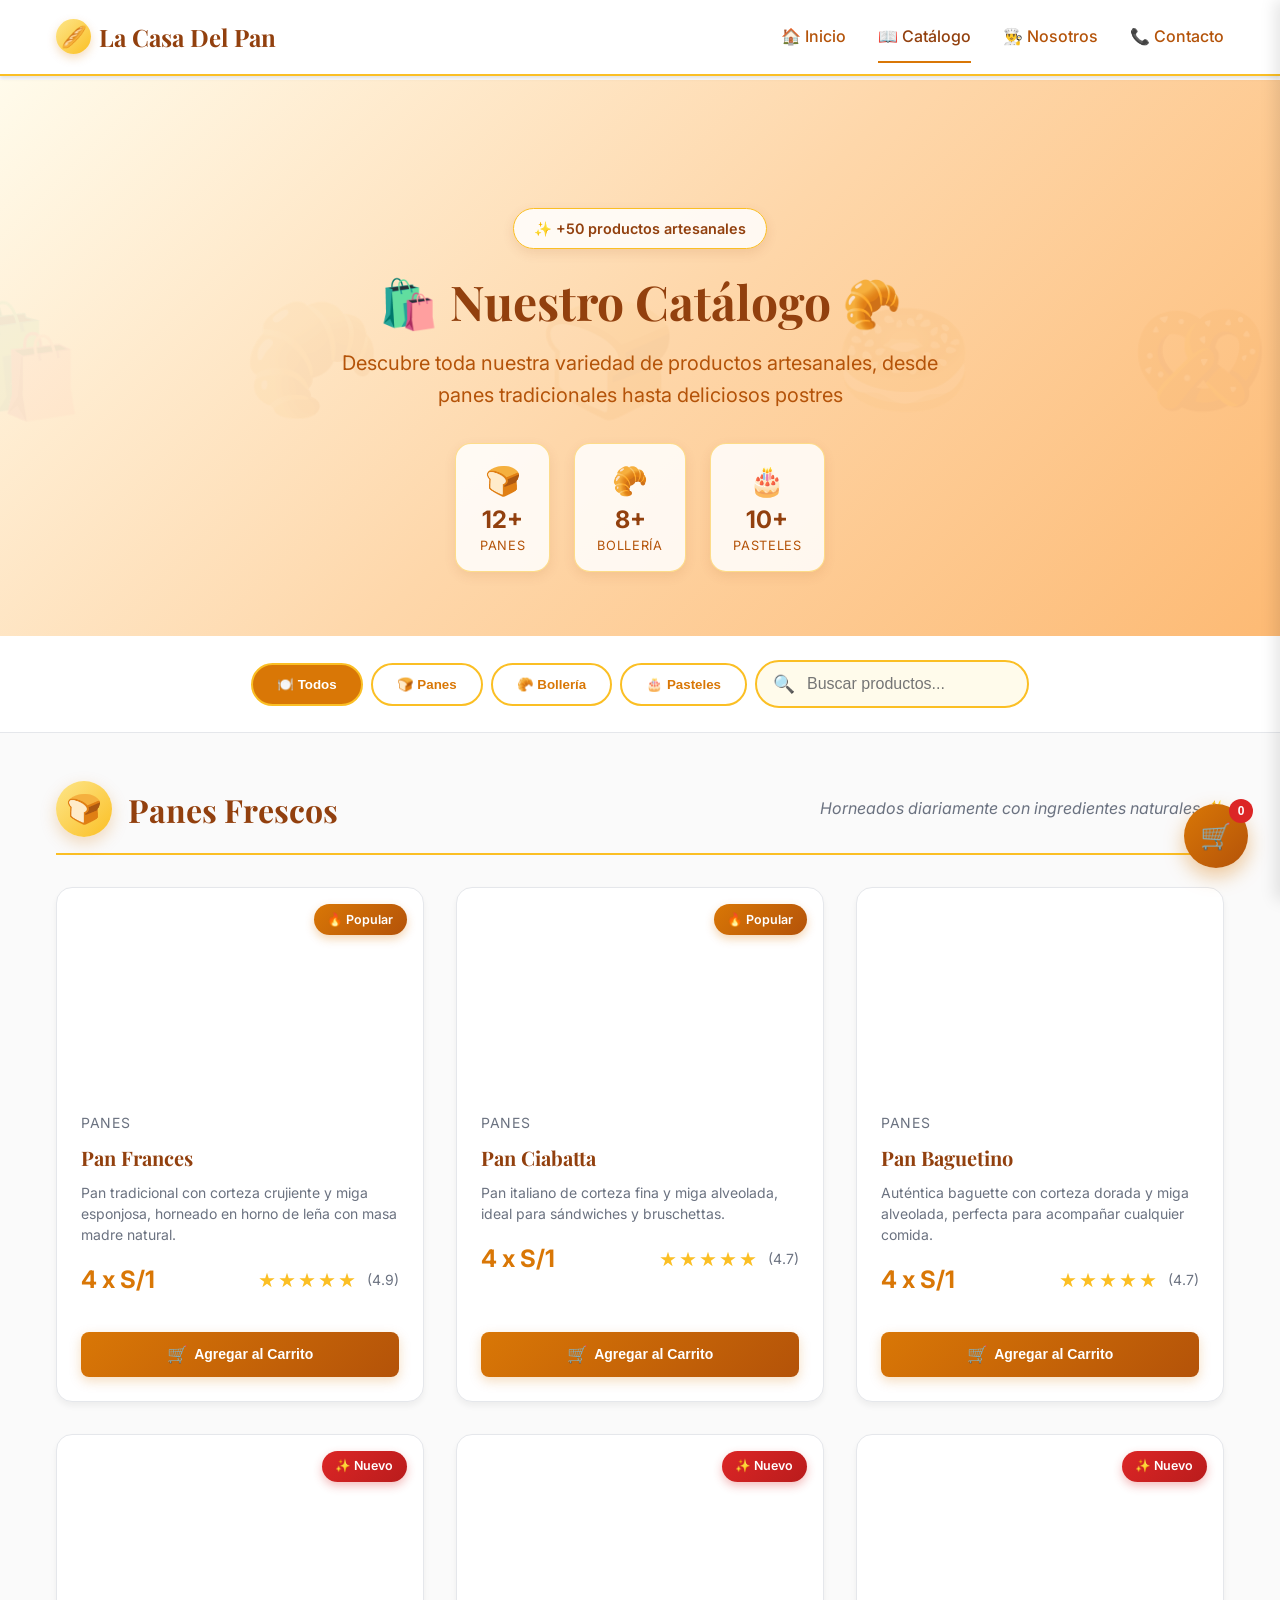
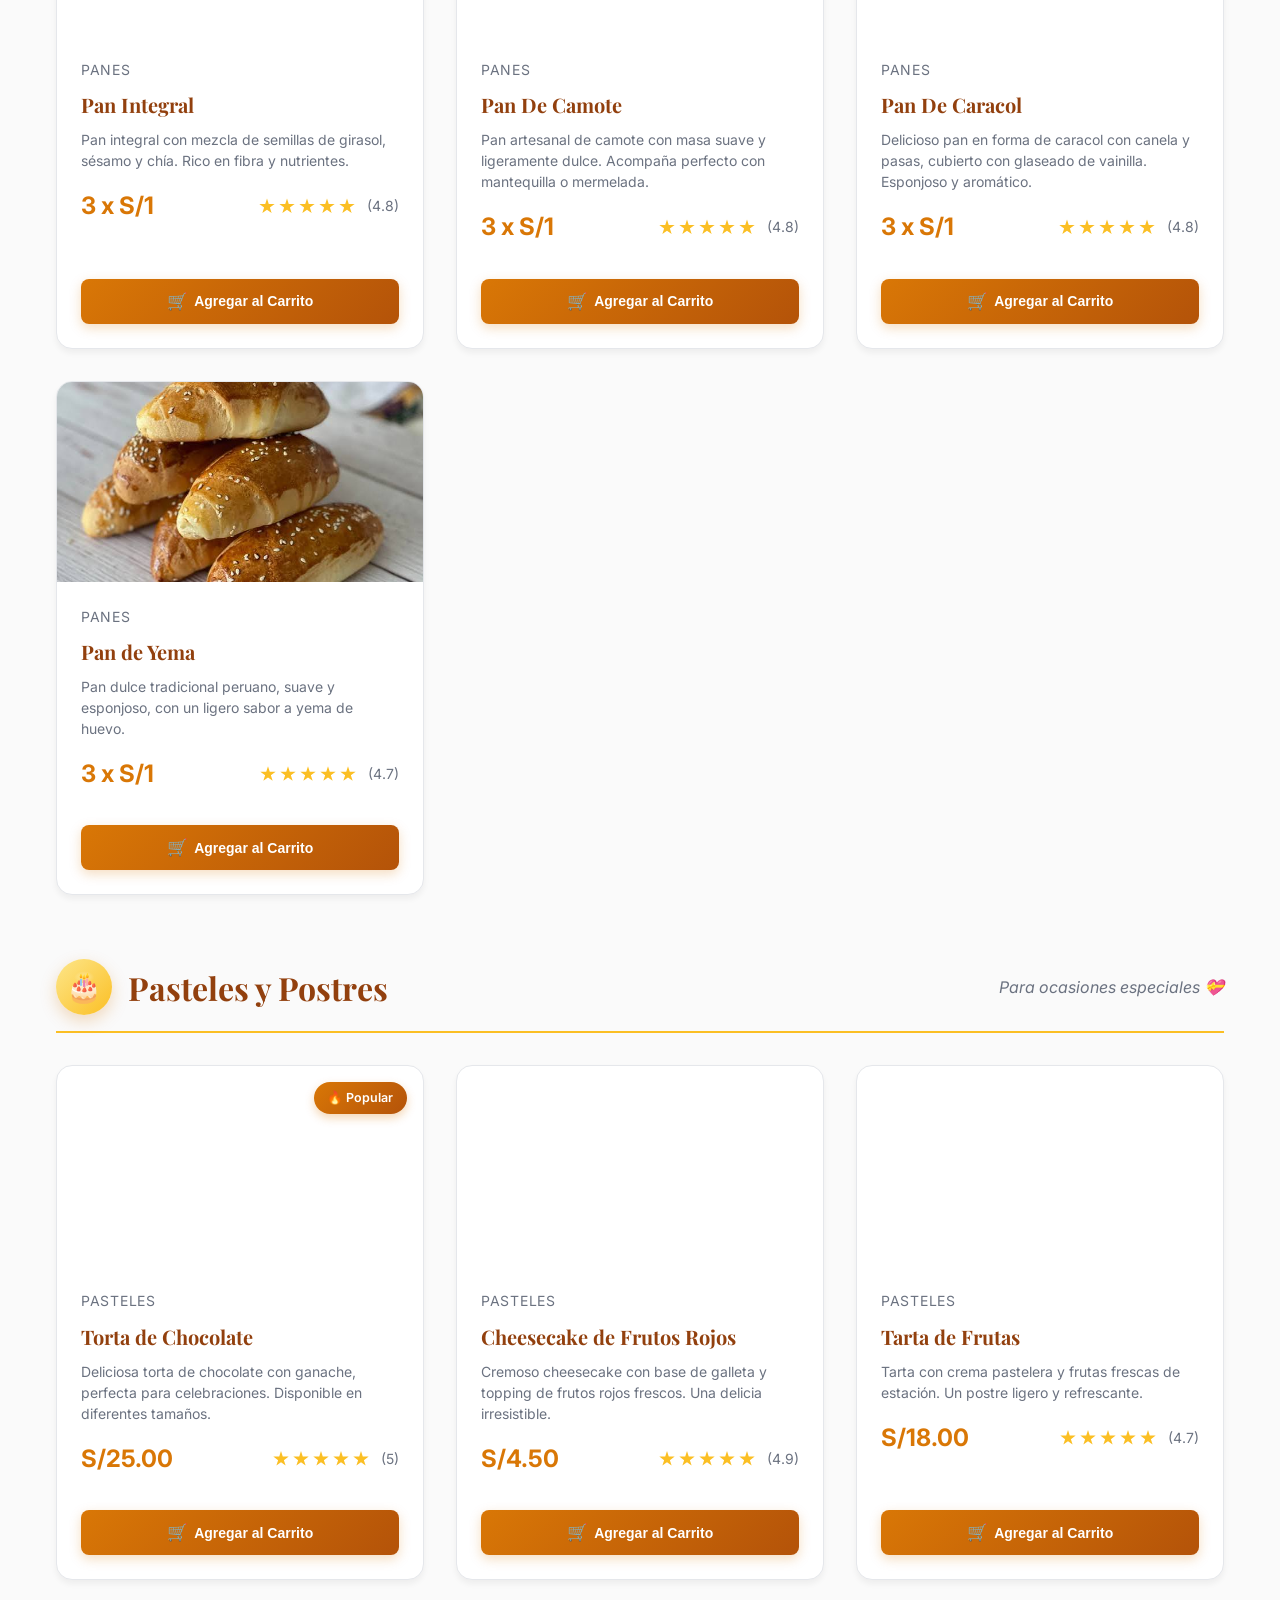
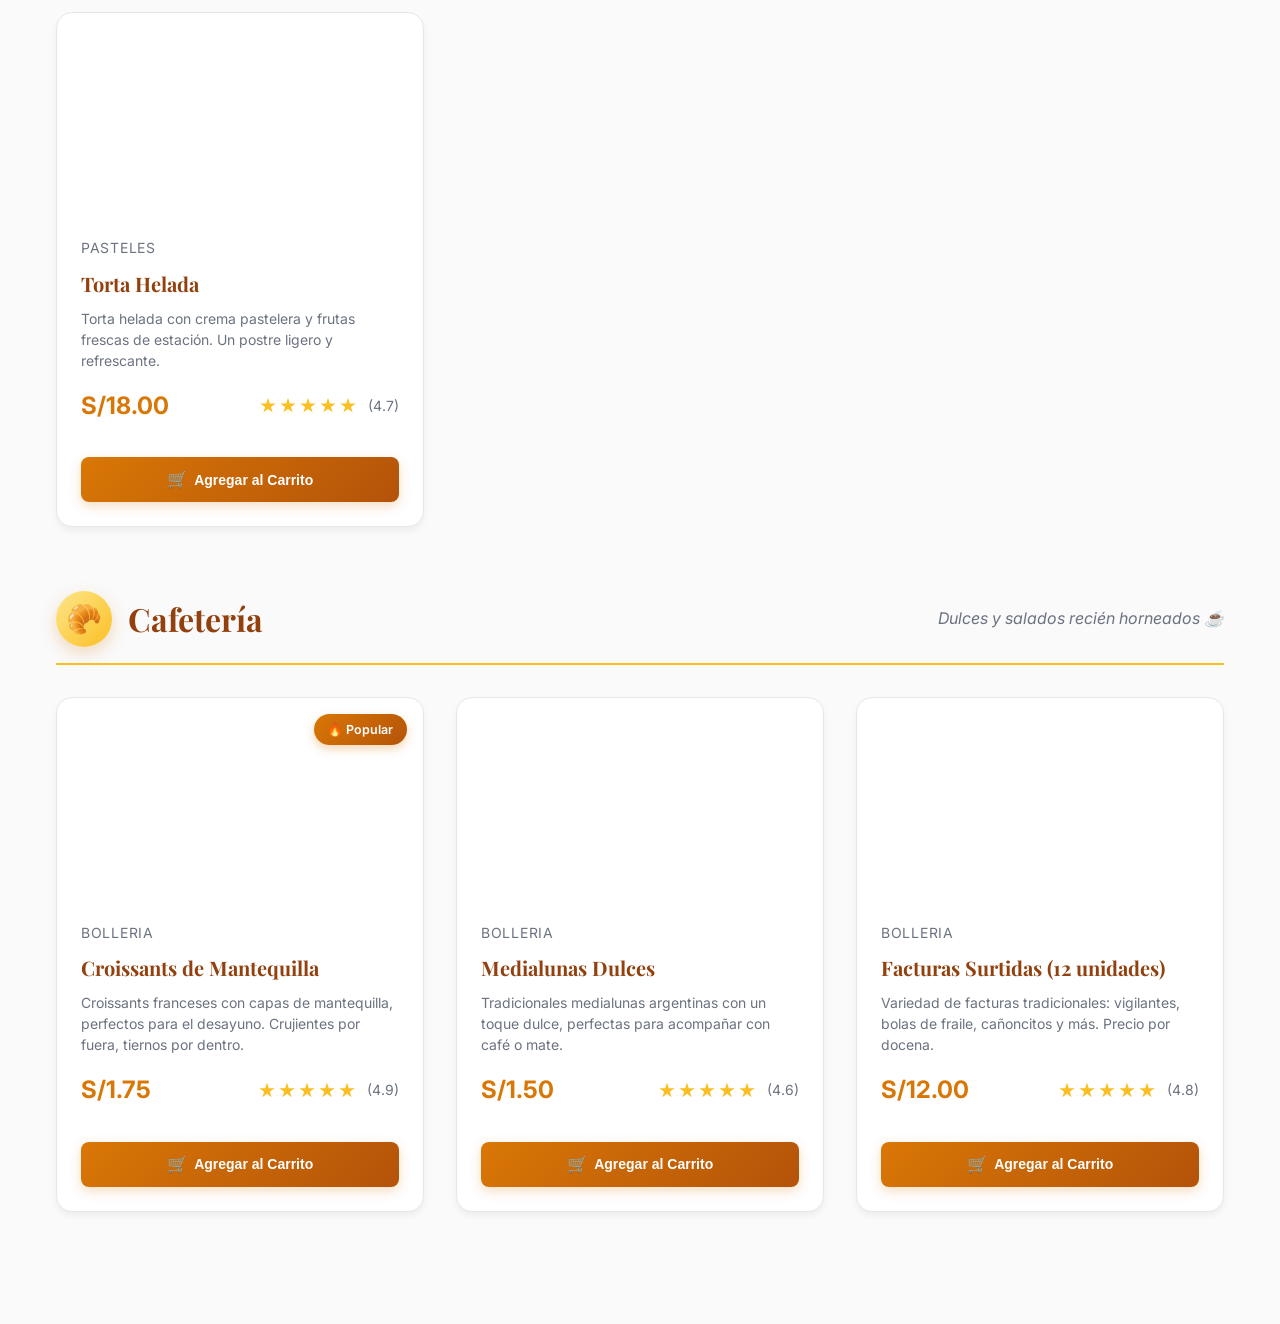
==== catalogo.html @ fd5b8260 "Corregir enlaces de catalogo, quitar PHP y agregar imagenes" ====
<!DOCTYPE html>
<html lang="es">
<head>
    <meta charset="UTF-8">
    <meta name="viewport" content="width=device-width, initial-scale=1.0">
    <title>Catálogo - La Casa Del Pan | Panadería Artesanal</title>
    <meta name="description" content="Descubre nuestro catálogo completo de panes artesanales, bollería y pasteles. Pan fresco horneado diariamente con ingredientes naturales.">
    <meta name="keywords" content="panadería, panes artesanales, bollos, pasteles, croissant, baguettes, pan integral, cafetería">
    <meta name="author" content="La Casa Del Pan">
    <meta name="robots" content="index, follow">
    
    <!-- Open Graph -->
    <meta property="og:title" content="Catálogo - La Casa Del Pan">
    <meta property="og:description" content="Descubre toda nuestra variedad de productos artesanales">
    <meta property="og:type" content="website">
    <meta property="og:url" content="https://lacasadelpan.com/catalogo.html">
    
    <!-- Favicon -->
    <link rel="icon" href="data:image/svg+xml,<svg xmlns='http://www.w3.org/2000/svg' viewBox='0 0 100 100'><text y='.9em' font-size='90'>🥖</text></svg>">
    
    <link rel="preconnect" href="https://fonts.googleapis.com">
    <link rel="preconnect" href="https://fonts.gstatic.com" crossorigin>
    <link href="https://fonts.googleapis.com/css2?family=Inter:wght@400;500;600;700&family=Playfair+Display:wght@600;700;800&display=swap" rel="stylesheet">
    
    <link rel="stylesheet" href="catalogo.css">
</head>
<body>
    <!-- Header -->
    <header>
        <div class="container">
            <div class="header-content">
                <a href="index.html" class="logo">
                    <span class="logo-icon">🥖</span>
                    <h1>La Casa Del Pan</h1>
                </a>
                <button class="menu-toggle" id="menuToggle" aria-label="Abrir menú">
                    <span class="menu-bar"></span>
                    <span class="menu-bar"></span>
                    <span class="menu-bar"></span>
                </button>
                <nav id="mainNav">
                    <a href="index.html">🏠 Inicio</a>
                    <a href="catalogo.html" class="active">📖 Catálogo</a>
                    <a href="index.html#nosotros">👨‍🍳 Nosotros</a>
                    <a href="index.html#contacto">📞 Contacto</a>
                </nav>
            </div>
        </div>
    </header>

    <!-- Hero Section -->
    <section class="hero">
        <div class="container">
            <span class="hero-badge">✨ +50 productos artesanales</span>
            <h2><span class="hero-emoji">🛍️</span> Nuestro Catálogo <span class="hero-emoji">🥐</span></h2>
            <p>Descubre toda nuestra variedad de productos artesanales, desde panes tradicionales hasta deliciosos postres</p>
            <div class="hero-stats">
                <div class="hero-stat">
                    <span class="stat-icon">🍞</span>
                    <span class="stat-num">12+</span>
                    <span class="stat-label">Panes</span>
                </div>
                <div class="hero-stat">
                    <span class="stat-icon">🥐</span>
                    <span class="stat-num">8+</span>
                    <span class="stat-label">Bollería</span>
                </div>
                <div class="hero-stat">
                    <span class="stat-icon">🎂</span>
                    <span class="stat-num">10+</span>
                    <span class="stat-label">Pasteles</span>
                </div>
            </div>
        </div>
    </section>

    <!-- Filters -->
    <section class="filters">
        <div class="container">
            <button class="filters-toggle" id="filtersToggle">☰ Filtrar Productos</button>
            <div class="filters-content" id="filtersContent">
                <button class="filter-btn active" data-category="todos">🍽️ Todos</button>
                <button class="filter-btn" data-category="panes">🍞 Panes</button>
                <button class="filter-btn" data-category="bolleria">🥐 Bollería</button>
                <button class="filter-btn" data-category="pasteles">🎂 Pasteles</button>

                <div class="search-box">
                    <span class="search-emoji">🔍</span>
                    <input type="text" id="searchInput" placeholder="Buscar productos...">
                </div>
            </div>
        </div>
    </section>

    <!-- Products Section -->
    <section class="products-section" id="productsSection">
        <div class="container" id="productsContainer">
            <div class="loading" id="loadingProducts">
                <p>🔄 Cargando productos deliciosos...</p>
            </div>
        </div>
    </section>

    <!-- Cart Button -->
    <button class="cart-button" id="cartButton">
        🛒
        <span class="cart-count" id="cartCount">0</span>
    </button>

    <!-- Cart Sidebar -->
    <div class="cart-overlay" id="cartOverlay"></div>
    <div class="cart-sidebar" id="cartSidebar">
        <div class="cart-header">
            <h3 class="cart-title">🛍️ Mi Carrito</h3>
            <button class="close-cart" id="closeCart">✕</button>
        </div>
        <div class="cart-content">
            <div id="cartItems"></div>
            <div class="cart-total">
                <div class="total-line">
                    <span>💰 Subtotal:</span>
                    <span id="subtotal">S/0.00</span>
                </div>
                <div class="total-line">
                    <span>🚚 Envío:</span>
                    <span>S/0.00</span>
                </div>
                <div class="total-line total-final">
                    <span>💵 Total:</span>
                    <span id="total">S/0.00</span>
                </div>
                <button id="checkoutBtn" class="btn btn-whatsapp" style="width:100%; margin-top:1rem;">
                    <svg class="whatsapp-icon" xmlns="http://www.w3.org/2000/svg" viewBox="0 0 24 24" fill="currentColor" aria-hidden="true">
                        <path d="M17.472 14.382c-.297-.149-1.758-.867-2.03-.967-.273-.099-.471-.148-.67.15-.197.297-.767.966-.94 1.164-.173.199-.347.223-.644.075-.297-.15-1.255-.463-2.39-1.475-.883-.788-1.48-1.761-1.653-2.059-.173-.297-.018-.458.13-.606.134-.133.298-.347.446-.52.149-.174.198-.298.298-.497.099-.198.05-.371-.025-.52-.075-.149-.669-1.612-.916-2.207-.242-.579-.487-.5-.669-.51l-.57-.01c-.198 0-.52.074-.792.372-.272.297-1.04 1.016-1.04 2.479 0 1.462 1.065 2.875 1.213 3.074.149.198 2.096 3.2 5.077 4.487.709.306 1.262.489 1.694.625.712.227 1.36.195 1.871.118.571-.085 1.758-.719 2.006-1.413.248-.694.248-1.289.173-1.413-.074-.124-.272-.198-.57-.347m-5.421 7.403h-.004a9.87 9.87 0 0 1-5.031-1.378l-.361-.214-3.741.982.998-3.648-.235-.374a9.86 9.86 0 0 1-1.51-5.26c.001-5.45 4.436-9.884 9.888-9.884 2.64 0 5.122 1.03 6.988 2.898a9.825 9.825 0 0 1 2.893 6.994c-.003 5.45-4.437 9.884-9.885 9.884m8.413-18.297A11.815 11.815 0 0 0 12.05 0C5.495 0 .16 5.335.157 11.892c0 2.096.547 4.142 1.588 5.945L.057 24l6.305-1.654a11.882 11.882 0 0 0 5.683 1.448h.005c6.554 0 11.89-5.335 11.893-11.893a11.821 11.821 0 0 0-3.48-8.413Z"/>
                    </svg>
                    <span class="btn-text">Continuar por WhatsApp</span>
                    <span class="btn-subtitle">WhatsApp</span>
                </button>
            </div>
        </div>
    </div>

    <!-- Product Modal -->
    <div class="product-modal" id="productModal">
        <div class="modal-overlay" id="modalOverlay"></div>
        <div class="modal-container">
            <button class="modal-close" id="modalClose">✕</button>
            <div class="modal-content">
                <div class="modal-image">
                    <img id="modalProductImage" src="" alt="">
                    <span class="modal-badge" id="modalBadge"></span>
                </div>
                <div class="modal-details">
                    <div class="modal-category" id="modalCategory"></div>
                    <h2 class="modal-title" id="modalTitle"></h2>
                    <div class="modal-rating" id="modalRating"></div>
                    <p class="modal-description" id="modalDescription"></p>
                    <div class="modal-price" id="modalPrice"></div>
                    <div class="modal-quantity">
                        <label for="modalQuantityInput">Cantidad:</label>
                        <div class="quantity-selector">
                            <button class="qty-btn" id="qtyMinus">-</button>
                            <input type="number" id="modalQuantityInput" value="1" min="1" max="99">
                            <button class="qty-btn" id="qtyPlus">+</button>
                        </div>
                    </div>
                    <button class="btn btn-primary modal-add-to-cart" id="modalAddToCart">
                        <span class="btn-emoji">🛒</span>
                        Agregar al Carrito
                    </button>
                </div>
            </div>
        </div>
    </div>

    <script src="catalogo.js"></script>
</body>
</html>
---- catalogo.css ----
/* Menú hamburguesa para navegación */
.menu-toggle {
    display: none;
    flex-direction: column;
    justify-content: center;
    align-items: center;
    width: 48px;
    height: 48px;
    background: #fff7ed;
    border: 2px solid #fbbf24;
    border-radius: 50%;
    cursor: pointer;
    margin-left: 1rem;
    z-index: 1100;
    transition: background 0.2s, border 0.2s;
}
.menu-bar {
    width: 28px;
    height: 3px;
    background: #d97706;
    margin: 4px 0;
    border-radius: 2px;
    transition: all 0.3s;
}
.menu-toggle.open .menu-bar:nth-child(1) {
    transform: translateY(7px) rotate(45deg);
}
.menu-toggle.open .menu-bar:nth-child(2) {
    opacity: 0;
}
.menu-toggle.open .menu-bar:nth-child(3) {
    transform: translateY(-7px) rotate(-45deg);
}
@media (max-width: 768px) {
    .menu-toggle {
        display: flex;
    }
    nav#mainNav {
        display: none;
        position: absolute;
        top: 100%;
        right: 0;
        background: #fff7ed;
        border: 2px solid #fbbf24;
        border-radius: 1rem;
        box-shadow: 0 4px 16px rgba(146,64,14,0.08);
        flex-direction: column;
        gap: 1rem;
        padding: 1.5rem 2rem;
        margin-top: 0.5rem;
        z-index: 1100;
        min-width: 180px;
        animation: fadeIn 0.3s;
    }
    nav#mainNav.open {
        display: flex;
    }
    .header-content {
        position: relative;
    }
}
/* Filtros como menú hamburguesa */
.filters-toggle {
    display: none;
    align-items: center;
    justify-content: center;
    gap: 0.5rem;
    background: linear-gradient(135deg, #fff7ed, #fed7aa);
    border: 2px solid #fbbf24;
    border-radius: 1.5rem;
    padding: 0.7rem 1.4rem;
    margin: 0 auto 1rem;
    cursor: pointer;
    font-size: 1.05rem;
    font-weight: 600;
    color: #92400e;
    box-shadow: 0 4px 12px rgba(251, 191, 36, 0.2);
    transition: all 0.3s ease;
    width: 100%;
    max-width: 320px;
}

.filters-toggle:hover {
    background: linear-gradient(135deg, #fbbf24, #f59e0b);
    color: white;
    transform: translateY(-2px);
    box-shadow: 0 6px 16px rgba(217, 119, 6, 0.35);
}

.filters-toggle.open {
    background: linear-gradient(135deg, #d97706, #b45309);
    color: white;
    border-color: #92400e;
}

@media (max-width: 768px) {
    .filters-toggle {
        display: flex;
    }
    .filters-content {
        display: none;
        flex-direction: column;
        gap: 0.75rem;
        background: #fff7ed;
        border: 2px solid #fbbf24;
        border-radius: 1rem;
        padding: 1rem;
        box-shadow: 0 4px 16px rgba(146, 64, 14, 0.08);
        margin-bottom: 1.5rem;
        animation: slideDown 0.3s ease-out;
    }
    .filters-content.open {
        display: flex;
    }
    .filter-btn {
        width: 100%;
    }
    .search-box {
        width: 100%;
    }
}

@keyframes slideDown {
    from {
        opacity: 0;
        transform: translateY(-10px);
    }
    to {
        opacity: 1;
        transform: translateY(0);
    }
}
* {
    margin: 0;
    padding: 0;
    box-sizing: border-box;
}

body {
    font-family: 'Inter', -apple-system, BlinkMacSystemFont, 'Segoe UI', Roboto, sans-serif;
    line-height: 1.6;
    color: #333;
    background: #fafafa;
}

h2, h3, h4, .logo h1, .hero h2, .category-title, .cart-title, .modal-title {
    font-family: 'Playfair Display', Georgia, serif;
}

/* Anillo de foco visible (accesibilidad) */
:focus-visible {
    outline: 3px solid #d97706;
    outline-offset: 2px;
    border-radius: 4px;
}

.container {
    max-width: 1200px;
    margin: 0 auto;
    padding: 0 1rem;
}

/* Header */
header {
    background: white;
    box-shadow: 0 2px 4px rgba(0,0,0,0.1);
    border-bottom: 2px solid #fbbf24;
    position: fixed;
    width: 100%;
    top: 0;
    z-index: 1000;
}

.header-content {
    display: flex;
    justify-content: space-between;
    align-items: center;
    padding: 1rem 0;
}

.logo {
    display: flex;
    align-items: center;
    gap: 0.5rem;
    text-decoration: none;
}

.logo-icon {
    width: 2.2rem;
    height: 2.2rem;
    background: linear-gradient(135deg, #fde68a, #fbbf24);
    border-radius: 50%;
    display: inline-flex;
    align-items: center;
    justify-content: center;
    font-size: 1.3rem;
    box-shadow: 0 4px 10px rgba(217, 119, 6, 0.25);
}

.logo h1 {
    font-size: 1.5rem;
    font-weight: bold;
    color: #92400e;
}

nav {
    display: flex;
    gap: 2rem;
}

nav a {
    text-decoration: none;
    color: #b45309;
    font-weight: 500;
    transition: color 0.3s;
    padding: 0.5rem 0;
}

nav a:hover, nav a.active {
    color: #92400e;
}

/* Hero Section */
.hero {
    background: linear-gradient(135deg, #fffbeb 0%, #fed7aa 50%, #fdba74 100%);
    padding: 8rem 1rem 4rem;
    text-align: center;
    margin-top: 80px;
    position: relative;
    overflow: hidden;
}

.hero::before {
    content: '🛍️ 🥐 🍞 🥯 🥨';
    position: absolute;
    top: 50%;
    left: 50%;
    transform: translate(-50%, -50%);
    font-size: 7rem;
    opacity: 0.05;
    letter-spacing: 4rem;
    white-space: nowrap;
    pointer-events: none;
}

.hero-badge {
    display: inline-block;
    background: rgba(255, 255, 255, 0.85);
    color: #92400e;
    padding: 0.5rem 1.25rem;
    border-radius: 2rem;
    font-size: 0.9rem;
    font-weight: 600;
    margin-bottom: 1.5rem;
    box-shadow: 0 4px 12px rgba(146, 64, 14, 0.12);
    border: 1px solid #fbbf24;
    position: relative;
    z-index: 1;
}

.hero h2 {
    font-size: 3rem;
    font-weight: bold;
    color: #92400e;
    margin-bottom: 1rem;
    line-height: 1.2;
    position: relative;
    z-index: 1;
}

.hero-emoji {
    display: inline-block;
    animation: bounce 2s ease infinite;
}

.hero p {
    font-size: 1.25rem;
    color: #b45309;
    max-width: 600px;
    margin: 0 auto 2rem;
    position: relative;
    z-index: 1;
}

.hero-stats {
    display: flex;
    justify-content: center;
    gap: 1.5rem;
    flex-wrap: wrap;
    position: relative;
    z-index: 1;
}

.hero-stat {
    display: flex;
    flex-direction: column;
    align-items: center;
    background: rgba(255, 255, 255, 0.85);
    padding: 0.9rem 1.4rem;
    border-radius: 1rem;
    border: 1px solid rgba(251, 191, 36, 0.5);
    box-shadow: 0 4px 12px rgba(146, 64, 14, 0.1);
    min-width: 95px;
    transition: all 0.3s ease;
}

.hero-stat:hover {
    transform: translateY(-5px);
    box-shadow: 0 10px 22px rgba(146, 64, 14, 0.18);
}

.hero-stat .stat-icon {
    font-size: 1.8rem;
    margin-bottom: 0.25rem;
}

.hero-stat .stat-num {
    font-size: 1.5rem;
    font-weight: bold;
    color: #92400e;
    line-height: 1;
}

.hero-stat .stat-label {
    font-size: 0.8rem;
    color: #b45309;
    text-transform: uppercase;
    letter-spacing: 0.05em;
    margin-top: 0.25rem;
}

/* Filters Section */
.filters {
    background: white;
    padding: 1.5rem 1rem; 
    border-bottom: 1px solid #e5e7eb;
    position: sticky;
    top: 70px;
    z-index: 100;
}

.filters-content {
    display: flex;
    flex-wrap: wrap;
    gap: 0.5rem;
    align-items: center;
    justify-content: center;
}

.filter-btn {
    padding: 0.75rem 1.5rem;
    border: 2px solid #fbbf24;
    background: white;
    color: #d97706;
    border-radius: 2rem;
    font-weight: 600;
    cursor: pointer;
    transition: all 0.3s;
    text-decoration: none;
}

.filter-btn:hover, .filter-btn.active {
    background: #d97706;
    color: white;
}

.search-box {
    display: flex;
    align-items: center;
    background: #fffbeb;
    border: 2px solid #fbbf24;
    border-radius: 2rem;
    padding: 0.5rem 1rem;
    min-width: 250px;
    transition: all 0.3s ease;
}

.search-emoji {
    font-size: 1.1rem;
    margin-right: 0.5rem;
}

.search-box input {
    border: none;
    background: transparent;
    outline: none;
    padding: 0.25rem;
    font-size: 1rem;
    width: 100%;
}

.search-icon {
    width: 1.25rem;
    height: 1.25rem;
    background: #9ca3af;
    border-radius: 50%;
    margin-right: 0.5rem;
}

/* Products Grid */
.products-section {
    padding: 3rem 1rem;
}

.products-grid {
    display: grid;
    grid-template-columns: repeat(auto-fill, minmax(280px, 1fr)); 
    gap: 2rem;
}

.product-card {
    background: white;
    border-radius: 1rem;
    overflow: hidden;
    box-shadow: 0 4px 6px rgba(0, 0, 0, 0.05);
    transition: all 0.3s;
    border: 1px solid #e5e7eb;
    cursor: pointer;
    pointer-events: auto;
    display: flex;
    flex-direction: column;
    height: 100%;
}

.product-card:hover {
    transform: translateY(-5px);
    box-shadow: 0 20px 25px rgba(0, 0, 0, 0.1);
}

.product-image {
    width: 100%;
    height: 200px;
    background-size: cover;
    background-position: center;
    position: relative;
}

.product-badge {
    position: absolute;
    top: 1rem;
    right: 1rem;
    background: linear-gradient(135deg, #dc2626, #b91c1c);
    color: white;
    padding: 0.35rem 0.85rem;
    border-radius: 1rem;
    font-size: 0.78rem;
    font-weight: 600;
    box-shadow: 0 4px 10px rgba(220, 38, 38, 0.3);
}

.product-badge.new {
    background: linear-gradient(135deg, #059669, #047857);
    box-shadow: 0 4px 10px rgba(5, 150, 105, 0.3);
}

.product-badge.popular {
    background: linear-gradient(135deg, #d97706, #b45309);
    box-shadow: 0 4px 10px rgba(217, 119, 6, 0.3);
}

.product-content {
    padding: 1.5rem;
    display: flex;
    flex-direction: column;
    flex: 1;
}

.product-category {
    color: #6b7280;
    font-size: 0.875rem;
    text-transform: uppercase;
    letter-spacing: 0.05em;
    margin-bottom: 0.5rem;
}

.product-title {
    font-size: 1.25rem;
    font-weight: bold;
    color: #92400e;
    margin-bottom: 0.5rem;
}

.product-description {
    color: #6b7280;
    font-size: 0.875rem;
    margin-bottom: 1rem;
    line-height: 1.5;
}

.product-details {
    display: flex;
    justify-content: space-between;
    align-items: center;
    margin-bottom: 1rem;
}

.product-price {
    font-size: 1.5rem;
    font-weight: bold;
    color: #d97706;
    display: inline-flex;
    align-items: center;
    gap: 0.3rem;
}

.product-rating {
    display: flex;
    align-items: center;
    gap: 0.25rem;
}

.star {
    width: 1rem;
    height: 1rem;
    background: #fbbf24;
    clip-path: polygon(50% 0%, 61% 35%, 98% 35%, 68% 57%, 79% 91%, 50% 70%, 21% 91%, 32% 57%, 2% 35%, 39% 35%);
}

.star.empty {
    background: #e5e7eb;
}

.rating-text {
    font-size: 0.875rem;
    color: #6b7280;
    margin-left: 0.5rem;
}

.product-actions {
    display: flex;
    gap: 0.5rem;
    margin-top: auto;
    padding-top: 1rem;
}

.btn {
    padding: 0.75rem 1rem;
    border: none;
    border-radius: 0.5rem;
    font-weight: 600;
    cursor: pointer;
    transition: all 0.3s;
    text-decoration: none;
    display: inline-flex;
    align-items: center;
    justify-content: center;
    font-size: 0.875rem;
}

.btn-primary {
    background: linear-gradient(135deg, #d97706, #b45309);
    color: white;
    flex: 1;
    box-shadow: 0 4px 12px rgba(217, 119, 6, 0.25);
}

.btn-primary:hover {
    background: linear-gradient(135deg, #b45309, #92400e);
    box-shadow: 0 8px 20px rgba(217, 119, 6, 0.4);
}

.btn-emoji {
    font-size: 1.05rem;
    margin-right: 0.4rem;
    display: inline-block;
}

.btn-secondary {
    background: #f3f4f6;
    color: #374151;
    border: 1px solid #d1d5db;
}

.btn-secondary:hover {
    background: #e5e7eb;
}

.btn-icon {
    display: none;
}

/* Botón de checkout por WhatsApp */
.btn-whatsapp {
    background: #25D366;
    color: white;
    flex-direction: column;
    gap: 0.15rem;
    padding: 0.9rem 1rem;
    box-shadow: 0 4px 14px rgba(37, 211, 102, 0.35);
}

.btn-whatsapp .whatsapp-icon {
    width: 1.5rem;
    height: 1.5rem;
    margin-right: 0;
    margin-bottom: 0.15rem;
    flex-shrink: 0;
}

.btn-whatsapp .btn-text {
    font-size: 1rem;
    font-weight: 700;
    line-height: 1.2;
}

.btn-whatsapp .btn-subtitle {
    font-size: 0.7rem;
    font-weight: 500;
    opacity: 0.9;
    letter-spacing: 0.05em;
    line-height: 1;
    text-transform: uppercase;
}

.btn-whatsapp:hover {
    background: #1ebe5a;
    transform: translateY(-3px);
    box-shadow: 0 10px 25px rgba(37, 211, 102, 0.5);
}

.btn-whatsapp:hover::before {
    left: 100%;
}

/* Category Sections */
.category-section {
    margin-bottom: 4rem;
    animation: fadeIn 0.8s ease-out;
}

.category-header {
    display: flex;
    align-items: center;
    margin-bottom: 2rem;
    padding-bottom: 1rem;
    border-bottom: 2px solid #fbbf24;
    gap: 0;
}

.category-icon {
    width: 3.5rem;
    height: 3.5rem;
    background: linear-gradient(135deg, #fde68a, #fbbf24);
    border-radius: 50%;
    margin-right: 1rem;
    display: inline-flex;
    align-items: center;
    justify-content: center;
    font-size: 1.8rem;
    box-shadow: 0 6px 16px rgba(217, 119, 6, 0.25);
}

.category-title {
    font-size: 2rem;
    font-weight: bold;
    color: #92400e;
}

.category-description {
    color: #6b7280;
    margin-left: auto;
    font-style: italic;
}

/* Loading and Empty States */
.loading {
    text-align: center;
    padding: 3rem;
    color: #6b7280;
}

.empty-state {
    text-align: center;
    padding: 4rem 2rem;
    color: #6b7280;
}

.empty-state h3 {
    font-size: 1.5rem;
    margin-bottom: 1rem;
    color: #92400e;
}

/* Cart Sidebar */
.cart-overlay {
    position: fixed;
    inset: 0;
    background: rgba(0, 0, 0, 0.45);
    backdrop-filter: blur(2px);
    z-index: 1999;
    opacity: 0;
    pointer-events: none;
    transition: opacity 0.35s ease;
}

.cart-overlay.open {
    opacity: 1;
    pointer-events: auto;
}

.cart-sidebar {
    position: fixed;
    right: -400px;
    top: 0;
    width: 400px;
    height: 100vh;
    background: white;
    box-shadow: -5px 0 15px rgba(0, 0, 0, 0.1);
    transition: right 0.3s;
    z-index: 2000;
    overflow-y: auto;
}

.cart-sidebar.open {
    right: 0;
}

.cart-header {
    padding: 2rem;
    border-bottom: 1px solid #e5e7eb;
    display: flex;
    justify-content: space-between;
    align-items: center;
}

.cart-title {
    font-size: 1.5rem;
    font-weight: bold;
    color: #92400e;
}

.close-cart {
    background: none;
    border: none;
    font-size: 1.5rem;
    cursor: pointer;
    color: #6b7280;
}

.cart-content {
    padding: 2rem;
}

.cart-item {
    display: flex;
    gap: 1rem;
    padding: 1rem 0;
    border-bottom: 1px solid #f3f4f6;
}

.cart-item-image {
    width: 60px;
    height: 60px;
    background: #e5e7eb;
    border-radius: 0.5rem;
    background-size: cover;
    background-position: center;
}

.cart-item-details {
    flex: 1;
}

.cart-item-name {
    font-weight: 600;
    color: #92400e;
    margin-bottom: 0.25rem;
}

.cart-item-price {
    color: #d97706;
    font-weight: 600;
}

.quantity-controls {
    display: flex;
    align-items: center;
    gap: 0.5rem;
    margin-top: 0.5rem;
}

.quantity-btn {
    width: 2rem;
    height: 2rem;
    border: 1px solid #d1d5db;
    background: white;
    border-radius: 0.25rem;
    cursor: pointer;
    display: flex;
    align-items: center;
    justify-content: center;
}

.quantity {
    padding: 0.25rem 0.75rem;
    border: 1px solid #d1d5db;
    border-radius: 0.25rem;
    text-align: center;
    min-width: 3rem;
}

.cart-total {
    margin-top: 2rem;
    padding-top: 2rem;
    border-top: 2px solid #fbbf24;
}

.total-line {
    display: flex;
    justify-content: space-between;
    margin-bottom: 0.5rem;
}

.total-final {
    font-size: 1.25rem;
    font-weight: bold;
    color: #92400e;
}

/* Responsive Design */
@media (max-width: 768px) {
    nav {
        display: none;
    }

    .hero h2 {
        font-size: 2rem;
    }

    .hero-stats {
        gap: 0.75rem;
    }

    .hero-stat {
        padding: 0.6rem 0.9rem;
        min-width: 80px;
    }

    .hero-stat .stat-num {
        font-size: 1.2rem;
    }

    .filters-content:not(.open) {
        display: none;
    }

    .filters-content.open {
        flex-direction: column;
        gap: 0.75rem;
    }

    .search-box {
        min-width: 100%;
    }

    .products-grid {
        grid-template-columns: repeat(auto-fit, minmax(220px, 1fr));
        gap: 1rem;
    }

    .category-header {
        flex-direction: column;
        text-align: center;
    }

    .category-icon {
        margin-right: 0;
        margin-bottom: 0.5rem;
    }

    .category-description {
        margin-left: 0;
        margin-top: 0.5rem;
    }

    .cart-sidebar {
        width: 100%;
        right: -100%;
    }
}

/* Animations */
@keyframes fadeIn {
    from { opacity: 0; transform: translateY(20px); }
    to { opacity: 1; transform: translateY(0); }
}

@keyframes fadeInUp {
    from {
        opacity: 0;
        transform: translateY(30px);
    }
    to {
        opacity: 1;
        transform: translateY(0);
    }
}

@keyframes slideInLeft {
    from {
        opacity: 0;
        transform: translateX(-50px);
    }
    to {
        opacity: 1;
        transform: translateX(0);
    }
}

@keyframes slideInRight {
    from {
        opacity: 0;
        transform: translateX(50px);
    }
    to {
        opacity: 1;
        transform: translateX(0);
    }
}

@keyframes pulse {
    0%, 100% { transform: scale(1); }
    50% { transform: scale(1.05); }
}

@keyframes bounce {
    0%, 100% { transform: translateY(0); }
    50% { transform: translateY(-10px); }
}

@keyframes shimmer {
    0% { background-position: -200% 0; }
    100% { background-position: 200% 0; }
}

@keyframes float {
    0%, 100% { transform: translateY(0); }
    50% { transform: translateY(-8px); }
}

/* Animaciones de entrada */
.hero {
    animation: fadeInUp 1s ease-out;
}

.hero h2 {
    animation: fadeInUp 1s ease-out 0.2s both;
}

.hero p {
    animation: fadeInUp 1s ease-out 0.4s both;
}

/* Productos con delay progresivo */
.product-card {
    animation: none;
    transition: all 0.4s cubic-bezier(0.175, 0.885, 0.32, 1.275);
}

/* Hover en cards */
.product-card:hover {
    transform: translateY(-15px) scale(1.02);
    box-shadow: 0 25px 50px rgba(0, 0, 0, 0.15);
}

/* Badge animado */
.product-badge {
    transition: all 0.3s ease;
    animation: pulse 2s ease-in-out infinite;
}

.product-badge:hover {
    transform: scale(1.1);
}

/* Imagen del producto */
.product-image {
    transition: all 0.4s ease;
}

.product-card:hover .product-image {
    transform: scale(1.1);
}

/* Botones con efecto shimmer */
.btn {
    position: relative;
    overflow: hidden;
}

.btn::before {
    content: '';
    position: absolute;
    top: 0;
    left: -100%;
    width: 100%;
    height: 100%;
    background: linear-gradient(90deg, transparent, rgba(255,255,255,0.3), transparent);
    transition: left 0.5s ease;
}

.btn:hover::before {
    left: 100%;
}

.btn-primary:hover {
    transform: translateY(-3px);
    box-shadow: 0 10px 25px rgba(217, 119, 6, 0.4);
}

.btn-secondary:hover {
    transform: translateY(-3px);
    box-shadow: 0 10px 20px rgba(0, 0, 0, 0.1);
}

/* Filtros animados */
.filter-btn {
    position: relative;
    overflow: hidden;
}

.filter-btn::before {
    content: '';
    position: absolute;
    top: 0;
    left: -100%;
    width: 100%;
    height: 100%;
    background: linear-gradient(90deg, transparent, rgba(255,255,255,0.2), transparent);
    transition: left 0.5s ease;
}

.filter-btn:hover::before {
    left: 100%;
}

.filter-btn:hover {
    transform: translateY(-2px);
}

/* Buscador animado */
.search-box {
    transition: all 0.3s ease;
}

.search-box:focus-within {
    border-color: #d97706;
    box-shadow: 0 0 0 3px rgba(217, 119, 6, 0.1);
    transform: scale(1.02);
}

/* Categorías */
/* category-section animación definida arriba */

/* Carrito flotante */
.cart-button {
    animation: none;
}

.cart-button:hover {
    transform: scale(1.12);
}

.cart-button:active {
    transform: scale(0.96);
}

@keyframes cartBump {
    0% { transform: scale(1); }
    40% { transform: scale(1.2); }
    100% { transform: scale(1); }
}

.cart-button.bump {
    animation: cartBump 0.4s ease;
}

/* Carrito sidebar */
.cart-sidebar {
    transition: right 0.4s cubic-bezier(0.4, 0, 0.2, 1);
}

.cart-sidebar.open {
    right: 0;
}

/* Items del carrito */
.cart-item {
    transition: all 0.3s ease;
}

.cart-item:hover {
    background: #fffbeb;
    padding-left: 0.5rem;
    padding-right: 0.5rem;
    border-radius: 0.5rem;
}

.quantity-btn {
    transition: all 0.2s ease;
}

.quantity-btn:hover {
    background: #fbbf24;
    border-color: #d97706;
    transform: scale(1.1);
}

/* Header */
header {
    transition: all 0.3s ease;
}

header.scrolled {
    box-shadow: 0 4px 20px rgba(0, 0, 0, 0.15);
}

/* Logo */
.logo {
    transition: transform 0.3s ease;
}

.logo:hover {
    transform: scale(1.05);
}

/* Navegación */
nav a {
    position: relative;
}

nav a::after {
    content: '';
    position: absolute;
    bottom: -5px;
    left: 0;
    width: 0;
    height: 2px;
    background: #d97706;
    transition: width 0.3s ease;
}

nav a:hover::after,
nav a.active::after {
    width: 100%;
}

/* Menú hamburguesa */
.menu-toggle {
    transition: all 0.3s ease;
}

.menu-toggle:hover {
    background: #fbbf24;
    transform: rotate(90deg);
}

/* Estrellas de rating */
.star {
    transition: all 0.2s ease;
}

.product-card:hover .star {
    animation: pulse 1s ease infinite;
}

/* Links del footer en categorías */
.category-description {
    transition: all 0.3s ease;
}

.category-description:hover {
    color: #d97706;
    transform: translateX(5px);
}

/* Smooth scrolling para toda la página */
html {
    scroll-behavior: smooth;
}

/* Transiciones globales */
* {
    transition-property: background, border-color, color, fill, stroke, opacity, box-shadow, transform;
    transition-timing-function: cubic-bezier(0.4, 0, 0.2, 1);
    transition-duration: 150ms;
}

/* Cart Button */
.cart-button {
    position: fixed;
    bottom: 2rem;
    right: 2rem;
    width: 64px;
    height: 64px;
    background: linear-gradient(135deg, #d97706, #b45309);
    color: white;
    border: none;
    border-radius: 50%;
    box-shadow: 0 8px 20px rgba(217, 119, 6, 0.4);
    cursor: pointer;
    display: flex;
    align-items: center;
    justify-content: center;
    font-size: 1.6rem;
    z-index: 1000;
    transition: all 0.3s;
}

.cart-button:hover {
    transform: scale(1.12);
    box-shadow: 0 12px 28px rgba(217, 119, 6, 0.55);
}

.cart-count {
    position: absolute;
    top: -5px;
    right: -5px;
    background: #dc2626;
    color: white;
    border-radius: 50%;
    width: 24px;
    height: 24px;
    display: flex;
    align-items: center;
    justify-content: center;
    font-size: 0.75rem;
    font-weight: bold;
}

/* Product Modal */
.product-modal {
    display: none;
    position: fixed;
    top: 0;
    left: 0;
    width: 100%;
    height: 100%;
    z-index: 3000;
    align-items: center;
    justify-content: center;
}

.product-modal.active {
    display: flex;
    animation: fadeIn 0.3s ease;
}

.modal-overlay {
    position: absolute;
    top: 0;
    left: 0;
    width: 100%;
    height: 100%;
    background: rgba(0, 0, 0, 0.6);
    backdrop-filter: blur(4px);
    animation: fadeIn 0.3s ease;
}

.modal-container {
    position: relative;
    background: white;
    border-radius: 1.5rem;
    max-width: 900px;
    width: 90%;
    max-height: 90vh;
    overflow-y: auto;
    box-shadow: 0 25px 50px rgba(0, 0, 0, 0.25);
    animation: modalSlideIn 0.4s cubic-bezier(0.34, 1.56, 0.64, 1);
}

@keyframes modalSlideIn {
    from {
        opacity: 0;
        transform: translateY(50px) scale(0.9);
    }
    to {
        opacity: 1;
        transform: translateY(0) scale(1);
    }
}

.modal-close {
    position: absolute;
    top: 1rem;
    right: 1rem;
    width: 40px;
    height: 40px;
    background: white;
    border: none;
    border-radius: 50%;
    font-size: 1.25rem;
    cursor: pointer;
    z-index: 10;
    display: flex;
    align-items: center;
    justify-content: center;
    box-shadow: 0 2px 10px rgba(0, 0, 0, 0.1);
    transition: all 0.3s ease;
}

.modal-close:hover {
    background: #dc2626;
    color: white;
    transform: rotate(90deg);
}

.modal-content {
    display: grid;
    grid-template-columns: 1fr 1fr;
}

.modal-image {
    position: relative;
    height: 100%;
    min-height: 400px;
}

.modal-image img {
    width: 100%;
    height: 100%;
    object-fit: cover;
    border-radius: 1.5rem 0 0 1.5rem;
}

.modal-badge {
    position: absolute;
    top: 1.5rem;
    left: 1.5rem;
    background: #dc2626;
    color: white;
    padding: 0.5rem 1rem;
    border-radius: 2rem;
    font-size: 0.875rem;
    font-weight: 600;
}

.modal-badge.new {
    background: #059669;
}

.modal-badge.popular {
    background: #d97706;
}

.modal-details {
    padding: 2.5rem;
    display: flex;
    flex-direction: column;
    justify-content: center;
}

.modal-category {
    color: #6b7280;
    font-size: 0.875rem;
    text-transform: uppercase;
    letter-spacing: 0.1em;
    margin-bottom: 0.5rem;
}

.modal-title {
    font-size: 2rem;
    font-weight: bold;
    color: #92400e;
    margin-bottom: 1rem;
    line-height: 1.2;
}

.modal-rating {
    display: flex;
    align-items: center;
    gap: 0.25rem;
    margin-bottom: 1.5rem;
}

.modal-rating .star {
    width: 1.25rem;
    height: 1.25rem;
}

.modal-description {
    color: #6b7280;
    font-size: 1rem;
    line-height: 1.7;
    margin-bottom: 1.5rem;
}

.modal-price {
    font-size: 2.5rem;
    font-weight: bold;
    color: #d97706;
    margin-bottom: 1.5rem;
}

.modal-quantity {
    display: flex;
    align-items: center;
    gap: 1rem;
    margin-bottom: 1.5rem;
}

.modal-quantity label {
    font-weight: 600;
    color: #374151;
}

.quantity-selector {
    display: flex;
    align-items: center;
    gap: 0.5rem;
    background: #f3f4f6;
    border-radius: 2rem;
    padding: 0.25rem;
}

.qty-btn {
    width: 36px;
    height: 36px;
    border: none;
    background: white;
    border-radius: 50%;
    font-size: 1.25rem;
    font-weight: bold;
    color: #d97706;
    cursor: pointer;
    display: flex;
    align-items: center;
    justify-content: center;
    transition: all 0.2s ease;
    box-shadow: 0 2px 4px rgba(0, 0, 0, 0.1);
}

.qty-btn:hover {
    background: #d97706;
    color: white;
    transform: scale(1.1);
}

#modalQuantityInput {
    width: 50px;
    height: 36px;
    border: none;
    background: transparent;
    text-align: center;
    font-size: 1.1rem;
    font-weight: 600;
    color: #374151;
    outline: none;
}

.modal-add-to-cart {
    width: 280px;
    max-width: 100%;
    padding: 0.85rem 2rem;
    font-size: 1.05rem;
    margin: 0 auto;
    flex: none;
    align-self: center;
}

/* Responsive Modal */
@media (max-width: 768px) {
    .modal-container {
        width: 95%;
        max-height: 95vh;
    }
    
    .modal-content {
        grid-template-columns: 1fr;
    }
    
    .modal-image {
        min-height: 250px;
    }
    
    .modal-image img {
        border-radius: 1.5rem 1.5rem 0 0;
    }
    
    .modal-details {
        padding: 1.5rem;
    }
    
    .modal-title {
        font-size: 1.5rem;
    }
    
    .modal-price {
        font-size: 2rem;
    }
}
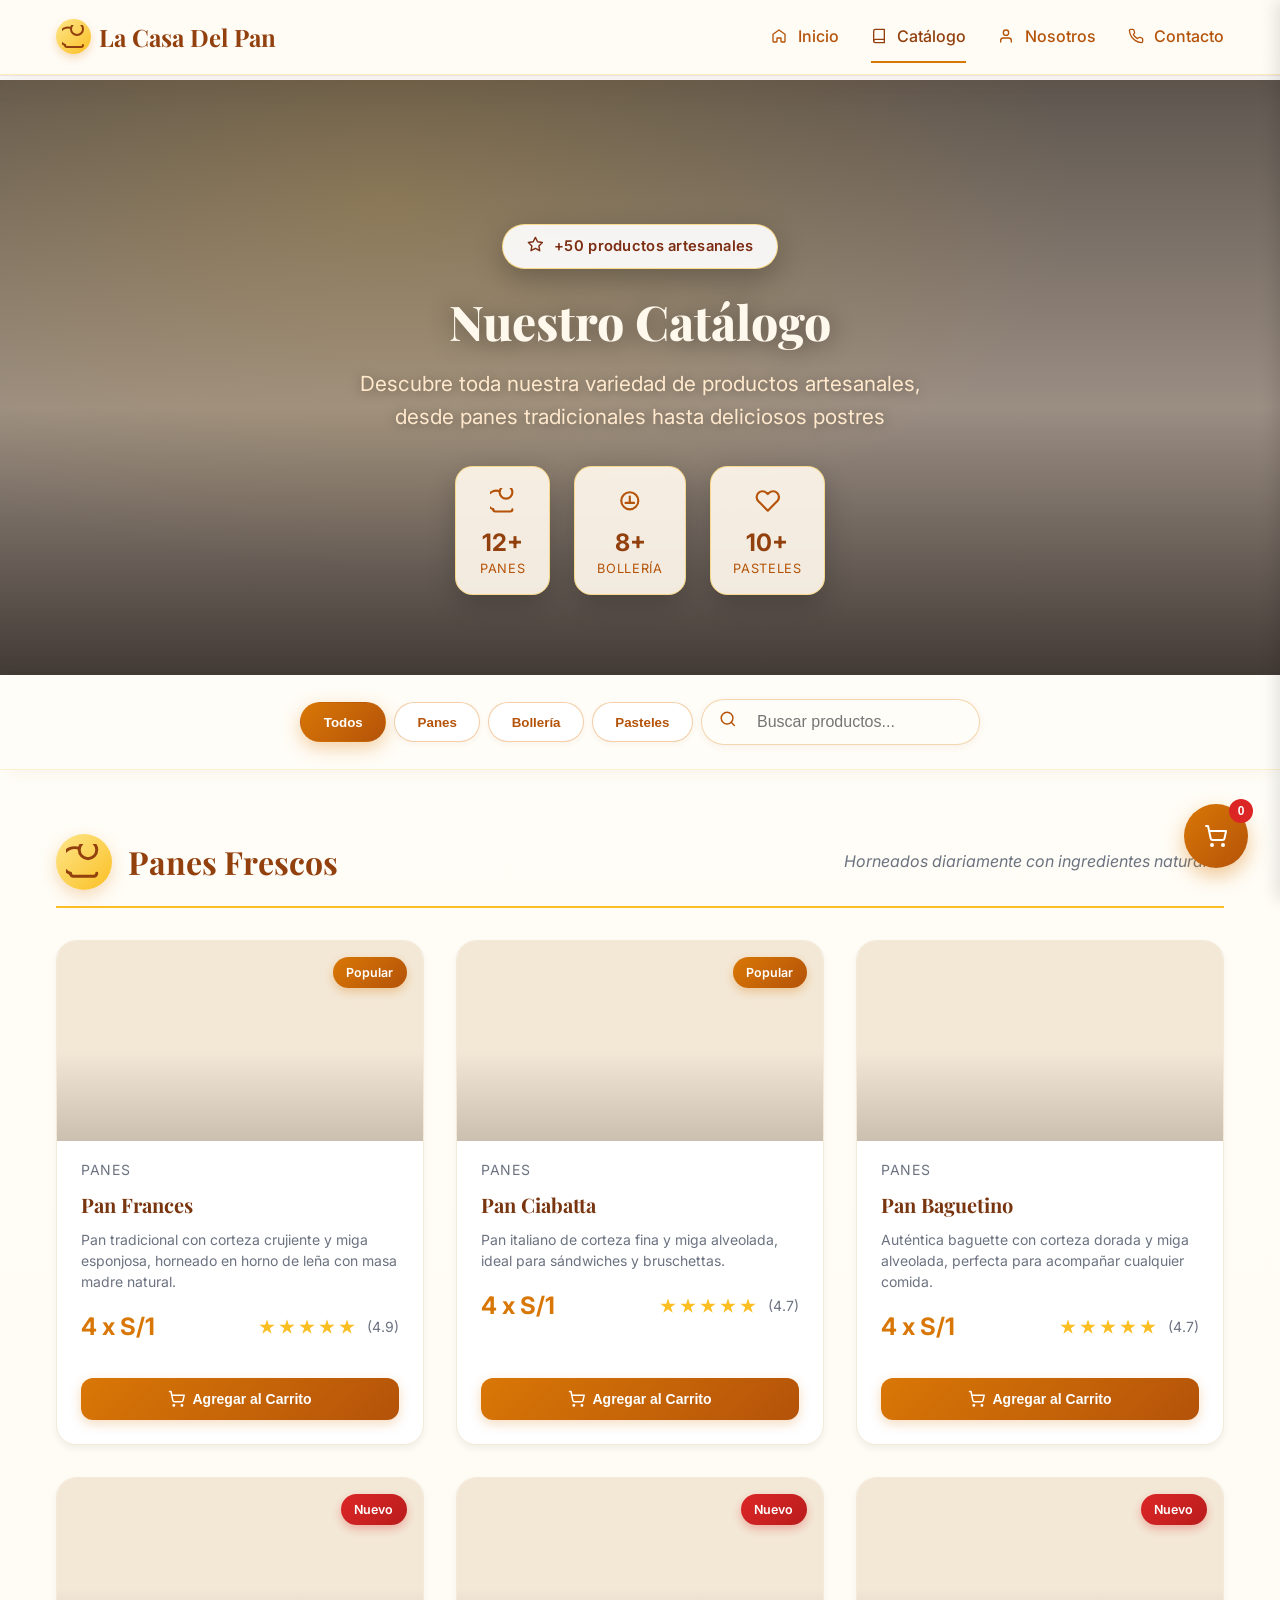
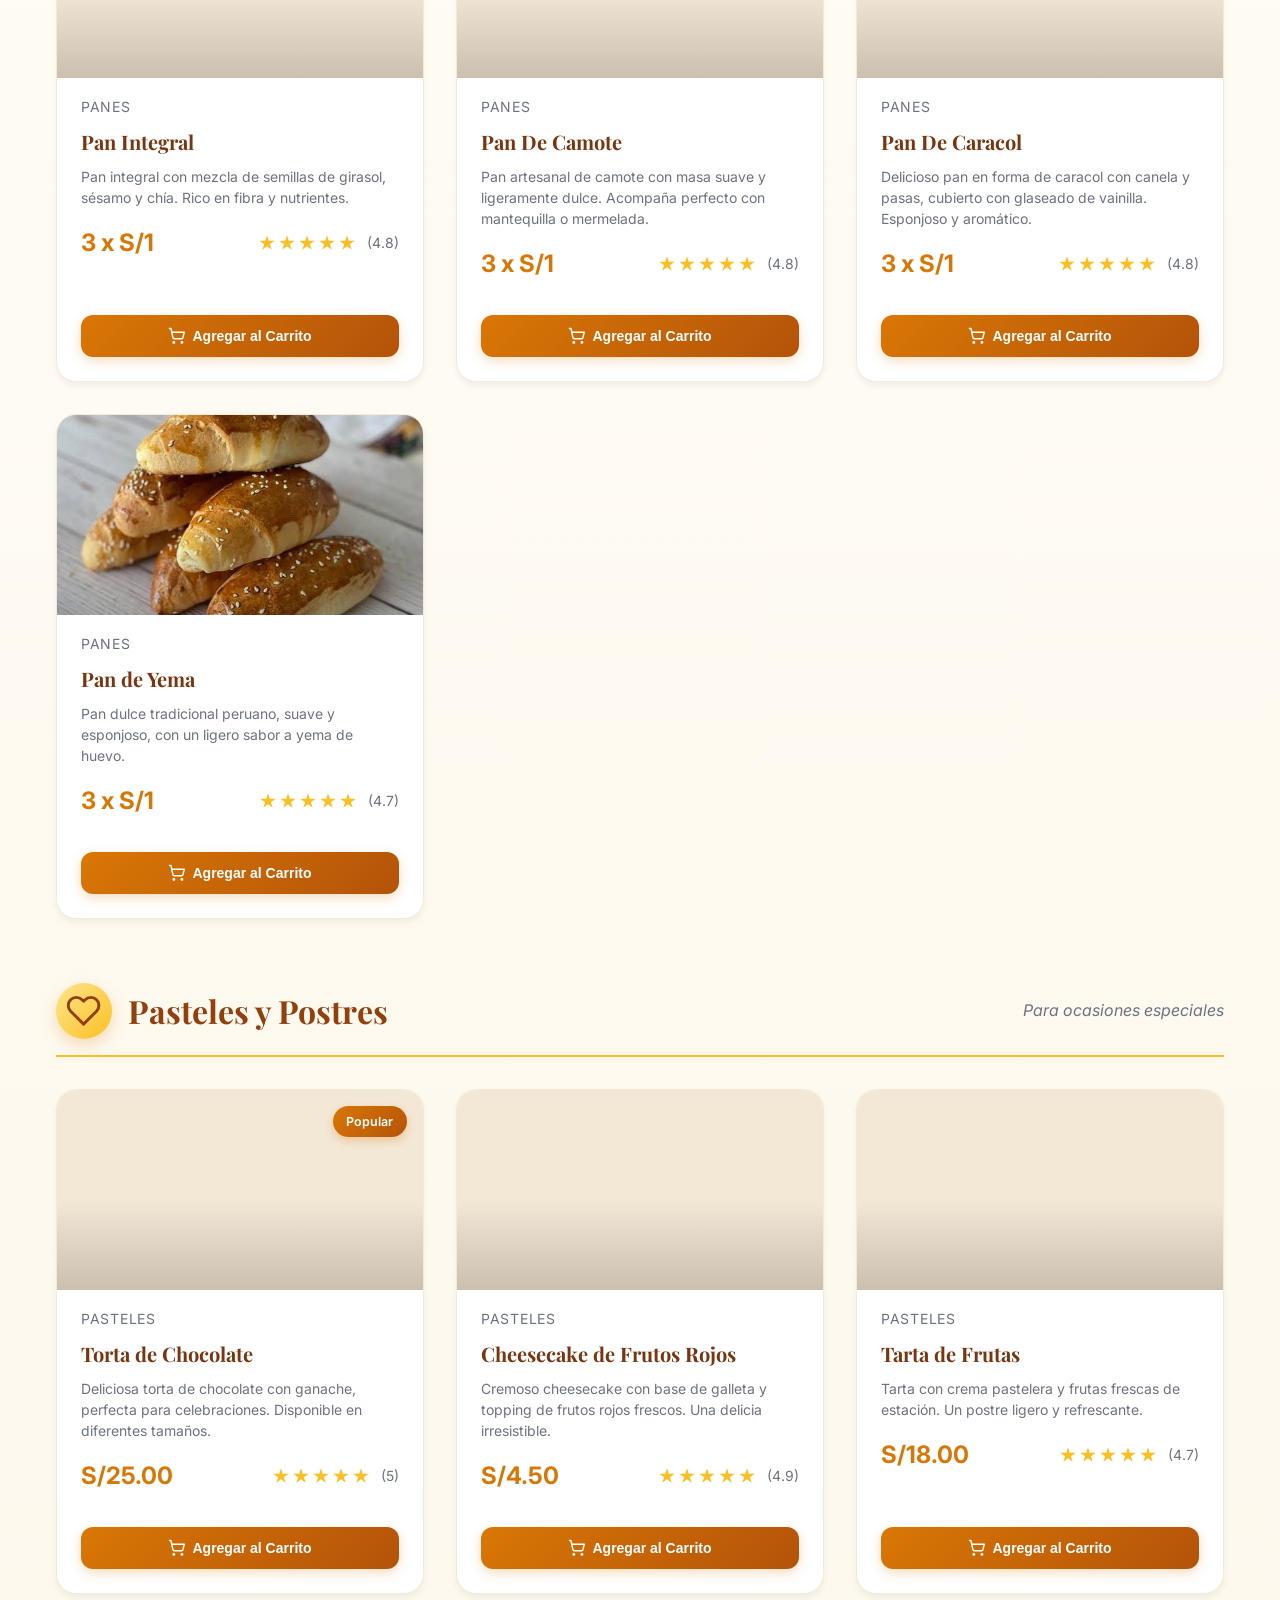
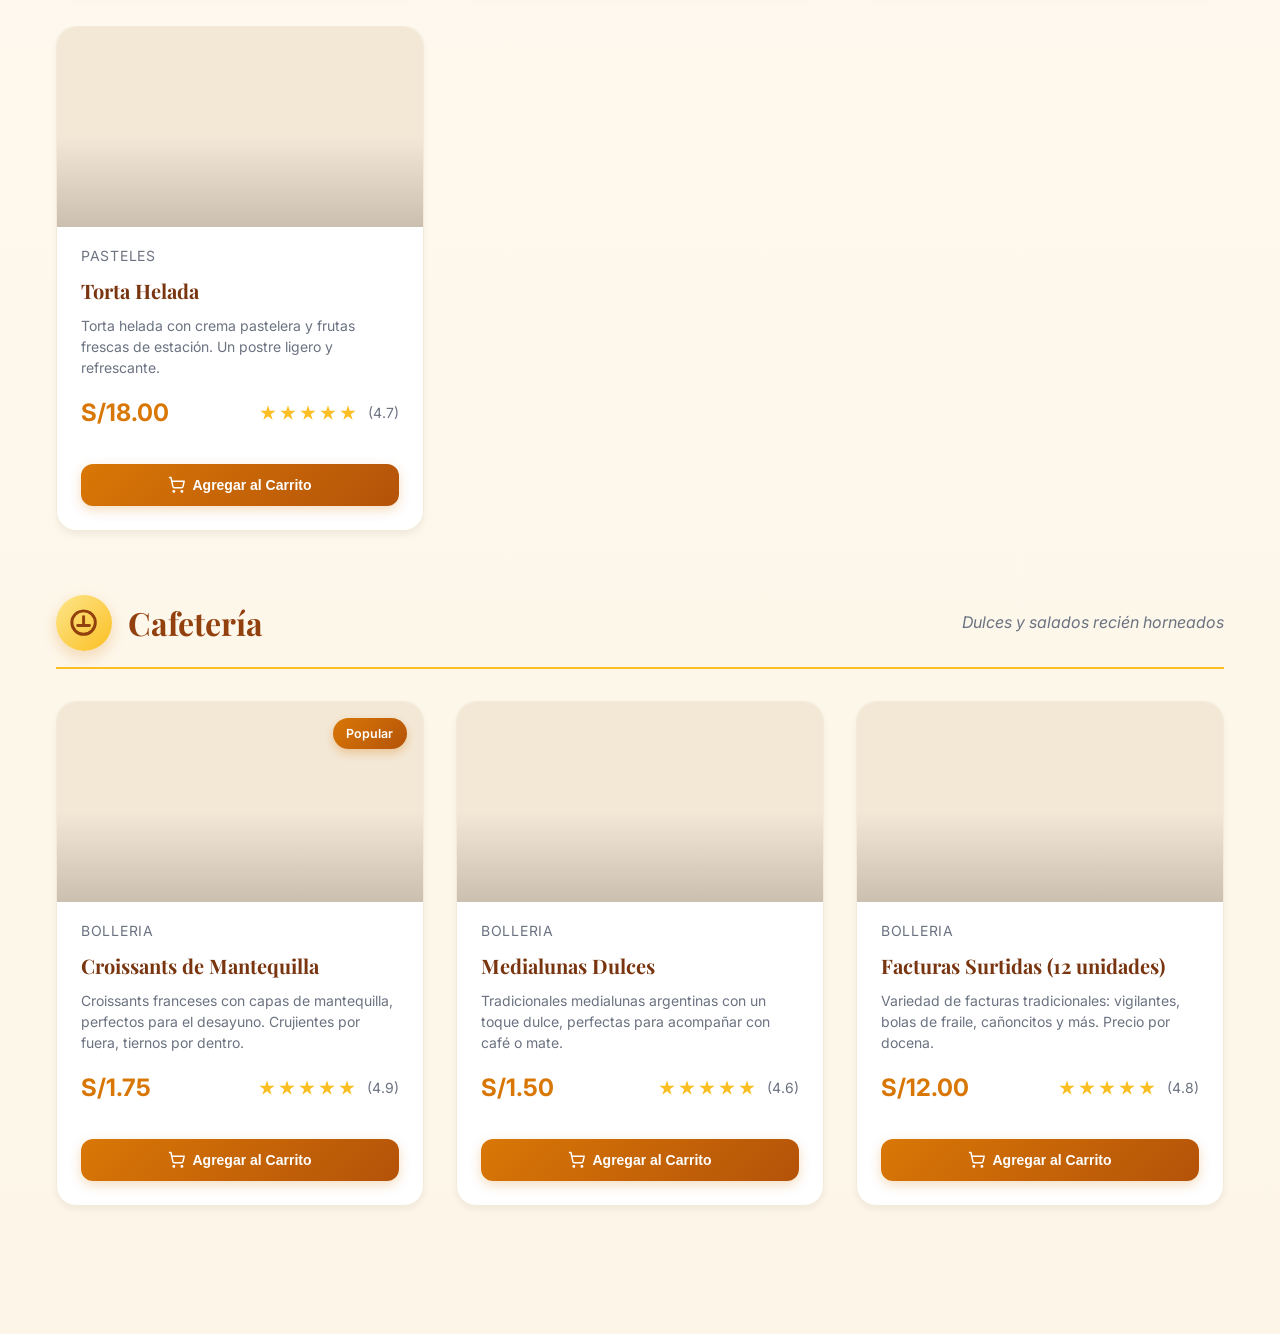
==== commit 4b1f47bb: "mejoras en el diseño" ====
--- a/catalogo.html
+++ b/catalogo.html
@@ -16,10 +16,11 @@
     <meta property="og:url" content="https://lacasadelpan.com/catalogo.html">
     
     <!-- Favicon -->
-    <link rel="icon" href="data:image/svg+xml,<svg xmlns='http://www.w3.org/2000/svg' viewBox='0 0 100 100'><text y='.9em' font-size='90'>🥖</text></svg>">
+    <link rel="icon" href="data:image/svg+xml,%3Csvg xmlns='http://www.w3.org/2000/svg' viewBox='0 0 24 24' fill='none' stroke='%23d97706' stroke-width='2' stroke-linecap='round' stroke-linejoin='round'%3E%3Cpath d='M9 4a6 6 0 0 0 12 0 6 6 0 0 0-12 0'/%3E%3Cpath d='M3 20c0 1.1.9 2 2 2h14c1.1 0 2-.9 2-2'/%3E%3Cpath d='M3 20a9 9 0 0 1 6-17'/%3E%3C/svg%3E">
     
     <link rel="preconnect" href="https://fonts.googleapis.com">
     <link rel="preconnect" href="https://fonts.gstatic.com" crossorigin>
+    <link rel="preload" as="image" href="https://images.unsplash.com/photo-1509440159596-0249088772ff?ixlib=rb-4.0.3&auto=format&fit=crop&w=1200&q=70" fetchpriority="high">
     <link href="https://fonts.googleapis.com/css2?family=Inter:wght@400;500;600;700&family=Playfair+Display:wght@600;700;800&display=swap" rel="stylesheet">
     
     <link rel="stylesheet" href="catalogo.css">
@@ -30,7 +31,7 @@
         <div class="container">
             <div class="header-content">
                 <a href="index.html" class="logo">
-                    <span class="logo-icon">🥖</span>
+                    <span class="logo-icon"><svg xmlns="http://www.w3.org/2000/svg" viewBox="0 0 24 24" fill="none" stroke="currentColor" stroke-width="2" stroke-linecap="round" stroke-linejoin="round" aria-hidden="true"><path d="M9 4a6 6 0 0 0 12 0 6 6 0 0 0-12 0"/><path d="M3 20c0 1.1.9 2 2 2h14c1.1 0 2-.9 2-2"/><path d="M3 20a9 9 0 0 1 6-17"/></svg></span>
                     <h1>La Casa Del Pan</h1>
                 </a>
                 <button class="menu-toggle" id="menuToggle" aria-label="Abrir menú">
@@ -39,10 +40,10 @@
                     <span class="menu-bar"></span>
                 </button>
                 <nav id="mainNav">
-                    <a href="index.html">🏠 Inicio</a>
-                    <a href="catalogo.html" class="active">📖 Catálogo</a>
-                    <a href="index.html#nosotros">👨‍🍳 Nosotros</a>
-                    <a href="index.html#contacto">📞 Contacto</a>
+                    <a href="index.html"><svg xmlns="http://www.w3.org/2000/svg" viewBox="0 0 24 24" fill="none" stroke="currentColor" stroke-width="2" stroke-linecap="round" stroke-linejoin="round" aria-hidden="true"><path d="M3 9.5 12 3l9 6.5V20a1 1 0 0 1-1 1h-4a1 1 0 0 1-1-1v-5h-6v5a1 1 0 0 1-1 1H4a1 1 0 0 1-1-1z"/></svg> Inicio</a>
+                    <a href="catalogo.html" class="active"><svg xmlns="http://www.w3.org/2000/svg" viewBox="0 0 24 24" fill="none" stroke="currentColor" stroke-width="2" stroke-linecap="round" stroke-linejoin="round" aria-hidden="true"><path d="M4 19.5A2.5 2.5 0 0 1 6.5 17H20"/><path d="M6.5 2H20v20H6.5A2.5 2.5 0 0 1 4 19.5v-15A2.5 2.5 0 0 1 6.5 2z"/></svg> Catálogo</a>
+                    <a href="index.html#nosotros"><svg xmlns="http://www.w3.org/2000/svg" viewBox="0 0 24 24" fill="none" stroke="currentColor" stroke-width="2" stroke-linecap="round" stroke-linejoin="round" aria-hidden="true"><path d="M20 21v-2a4 4 0 0 0-4-4H8a4 4 0 0 0-4 4v2"/><circle cx="12" cy="7" r="4"/></svg> Nosotros</a>
+                    <a href="index.html#contacto"><svg xmlns="http://www.w3.org/2000/svg" viewBox="0 0 24 24" fill="none" stroke="currentColor" stroke-width="2" stroke-linecap="round" stroke-linejoin="round" aria-hidden="true"><path d="M22 16.92v3a2 2 0 0 1-2.18 2 19.79 19.79 0 0 1-8.63-3.07 19.5 19.5 0 0 1-6-6 19.79 19.79 0 0 1-3.07-8.67A2 2 0 0 1 4.11 2h3a2 2 0 0 1 2 1.72c.12.8.34 1.58.66 2.32a2 2 0 0 1-.45 2.11L8.09 9.91a16 16 0 0 0 6 6l1.76-1.26a2 2 0 0 1 2.11-.45c.74.32 1.52.54 2.32.66A2 2 0 0 1 22 16.92z"/></svg> Contacto</a>
                 </nav>
             </div>
         </div>
@@ -51,22 +52,22 @@
     <!-- Hero Section -->
     <section class="hero">
         <div class="container">
-            <span class="hero-badge">✨ +50 productos artesanales</span>
-            <h2><span class="hero-emoji">🛍️</span> Nuestro Catálogo <span class="hero-emoji">🥐</span></h2>
+            <span class="hero-badge"><svg xmlns="http://www.w3.org/2000/svg" viewBox="0 0 24 24" fill="none" stroke="currentColor" stroke-width="2" stroke-linecap="round" stroke-linejoin="round" aria-hidden="true"><polygon points="12 2 15.09 8.26 22 9.27 17 14.14 18.18 21.02 12 17.77 5.82 21.02 7 14.14 2 9.27 8.91 8.26 12 2"/></svg> +50 productos artesanales</span>
+            <h2>Nuestro Catálogo</h2>
             <p>Descubre toda nuestra variedad de productos artesanales, desde panes tradicionales hasta deliciosos postres</p>
             <div class="hero-stats">
                 <div class="hero-stat">
-                    <span class="stat-icon">🍞</span>
+                    <span class="stat-icon"><svg xmlns="http://www.w3.org/2000/svg" viewBox="0 0 24 24" fill="none" stroke="currentColor" stroke-width="2" stroke-linecap="round" stroke-linejoin="round"><path d="M9 4a6 6 0 0 0 12 0 6 6 0 0 0-12 0"/><path d="M3 20c0 1.1.9 2 2 2h14c1.1 0 2-.9 2-2"/><path d="M3 20a9 9 0 0 1 6-17"/></svg></span>
                     <span class="stat-num">12+</span>
                     <span class="stat-label">Panes</span>
                 </div>
                 <div class="hero-stat">
-                    <span class="stat-icon">🥐</span>
+                    <span class="stat-icon"><svg xmlns="http://www.w3.org/2000/svg" viewBox="0 0 24 24" fill="none" stroke="currentColor" stroke-width="2" stroke-linecap="round" stroke-linejoin="round"><circle cx="12" cy="12" r="8"/><line x1="12" y1="8" x2="12" y2="14"/><line x1="12" y1="14" x2="8" y2="14"/><line x1="12" y1="14" x2="16" y2="14"/></svg></span>
                     <span class="stat-num">8+</span>
                     <span class="stat-label">Bollería</span>
                 </div>
                 <div class="hero-stat">
-                    <span class="stat-icon">🎂</span>
+                    <span class="stat-icon"><svg xmlns="http://www.w3.org/2000/svg" viewBox="0 0 24 24" fill="none" stroke="currentColor" stroke-width="2" stroke-linecap="round" stroke-linejoin="round"><path d="M20.84 4.61a5.5 5.5 0 0 0-7.78 0L12 5.67l-1.06-1.06a5.5 5.5 0 0 0-7.78 7.78l1.06 1.06L12 21.23l7.78-7.78 1.06-1.06a5.5 5.5 0 0 0 0-7.78z"/></svg></span>
                     <span class="stat-num">10+</span>
                     <span class="stat-label">Pasteles</span>
                 </div>
@@ -77,15 +78,15 @@
     <!-- Filters -->
     <section class="filters">
         <div class="container">
-            <button class="filters-toggle" id="filtersToggle">☰ Filtrar Productos</button>
+            <button class="filters-toggle" id="filtersToggle"><svg xmlns="http://www.w3.org/2000/svg" viewBox="0 0 24 24" fill="none" stroke="currentColor" stroke-width="2" stroke-linecap="round" stroke-linejoin="round" aria-hidden="true"><line x1="4" y1="21" x2="4" y2="14"/><line x1="4" y1="10" x2="4" y2="3"/><line x1="12" y1="21" x2="12" y2="12"/><line x1="12" y1="8" x2="12" y2="3"/><line x1="20" y1="21" x2="20" y2="16"/><line x1="20" y1="12" x2="20" y2="3"/><line x1="1" y1="14" x2="7" y2="14"/><line x1="9" y1="8" x2="15" y2="8"/><line x1="17" y1="16" x2="23" y2="16"/></svg> <span id="filtersToggleText">Filtrar Productos</span></button>
             <div class="filters-content" id="filtersContent">
-                <button class="filter-btn active" data-category="todos">🍽️ Todos</button>
-                <button class="filter-btn" data-category="panes">🍞 Panes</button>
-                <button class="filter-btn" data-category="bolleria">🥐 Bollería</button>
-                <button class="filter-btn" data-category="pasteles">🎂 Pasteles</button>
+                <button class="filter-btn active" data-category="todos">Todos</button>
+                <button class="filter-btn" data-category="panes">Panes</button>
+                <button class="filter-btn" data-category="bolleria">Bollería</button>
+                <button class="filter-btn" data-category="pasteles">Pasteles</button>
 
                 <div class="search-box">
-                    <span class="search-emoji">🔍</span>
+                    <span class="search-emoji"><svg xmlns="http://www.w3.org/2000/svg" viewBox="0 0 24 24" fill="none" stroke="currentColor" stroke-width="2" stroke-linecap="round" stroke-linejoin="round" aria-hidden="true"><circle cx="11" cy="11" r="8"/><line x1="21" y1="21" x2="16.65" y2="16.65"/></svg></span>
                     <input type="text" id="searchInput" placeholder="Buscar productos...">
                 </div>
             </div>
@@ -96,14 +97,14 @@
     <section class="products-section" id="productsSection">
         <div class="container" id="productsContainer">
             <div class="loading" id="loadingProducts">
-                <p>🔄 Cargando productos deliciosos...</p>
+                <p>Cargando productos deliciosos...</p>
             </div>
         </div>
     </section>
 
     <!-- Cart Button -->
     <button class="cart-button" id="cartButton">
-        🛒
+        <svg xmlns="http://www.w3.org/2000/svg" viewBox="0 0 24 24" fill="none" stroke="currentColor" stroke-width="2" stroke-linecap="round" stroke-linejoin="round" aria-hidden="true"><circle cx="8" cy="21" r="1"/><circle cx="19" cy="21" r="1"/><path d="M2.05 2.05h2l2.66 12.42a2 2 0 0 0 2 1.58h9.78a2 2 0 0 0 1.95-1.57l1.65-7.43H5.12"/></svg>
         <span class="cart-count" id="cartCount">0</span>
     </button>
 
@@ -111,22 +112,22 @@
     <div class="cart-overlay" id="cartOverlay"></div>
     <div class="cart-sidebar" id="cartSidebar">
         <div class="cart-header">
-            <h3 class="cart-title">🛍️ Mi Carrito</h3>
-            <button class="close-cart" id="closeCart">✕</button>
+            <h3 class="cart-title">Mi Carrito</h3>
+            <button class="close-cart" id="closeCart"><svg xmlns="http://www.w3.org/2000/svg" viewBox="0 0 24 24" fill="none" stroke="currentColor" stroke-width="2.5" stroke-linecap="round" stroke-linejoin="round" aria-hidden="true"><line x1="18" y1="6" x2="6" y2="18"/><line x1="6" y1="6" x2="18" y2="18"/></svg></button>
         </div>
         <div class="cart-content">
             <div id="cartItems"></div>
             <div class="cart-total">
                 <div class="total-line">
-                    <span>💰 Subtotal:</span>
+                    <span>Subtotal:</span>
                     <span id="subtotal">S/0.00</span>
                 </div>
                 <div class="total-line">
-                    <span>🚚 Envío:</span>
+                    <span>Envío:</span>
                     <span>S/0.00</span>
                 </div>
                 <div class="total-line total-final">
-                    <span>💵 Total:</span>
+                    <span>Total:</span>
                     <span id="total">S/0.00</span>
                 </div>
                 <button id="checkoutBtn" class="btn btn-whatsapp" style="width:100%; margin-top:1rem;">
@@ -144,7 +145,7 @@
     <div class="product-modal" id="productModal">
         <div class="modal-overlay" id="modalOverlay"></div>
         <div class="modal-container">
-            <button class="modal-close" id="modalClose">✕</button>
+            <button class="modal-close" id="modalClose"><svg xmlns="http://www.w3.org/2000/svg" viewBox="0 0 24 24" fill="none" stroke="currentColor" stroke-width="2.5" stroke-linecap="round" stroke-linejoin="round" aria-hidden="true"><line x1="18" y1="6" x2="6" y2="18"/><line x1="6" y1="6" x2="18" y2="18"/></svg></button>
             <div class="modal-content">
                 <div class="modal-image">
                     <img id="modalProductImage" src="" alt="">
@@ -165,7 +166,7 @@
                         </div>
                     </div>
                     <button class="btn btn-primary modal-add-to-cart" id="modalAddToCart">
-                        <span class="btn-emoji">🛒</span>
+                        <svg xmlns="http://www.w3.org/2000/svg" viewBox="0 0 24 24" fill="none" stroke="currentColor" stroke-width="2" stroke-linecap="round" stroke-linejoin="round" aria-hidden="true" class="btn-emoji"><circle cx="8" cy="21" r="1"/><circle cx="19" cy="21" r="1"/><path d="M2.05 2.05h2l2.66 12.42a2 2 0 0 0 2 1.58h9.78a2 2 0 0 0 1.95-1.57l1.65-7.43H5.12"/></svg>
                         Agregar al Carrito
                     </button>
                 </div>
--- a/catalogo.css
+++ b/catalogo.css
@@ -162,13 +162,16 @@
 
 /* Header */
 header {
-    background: white;
-    box-shadow: 0 2px 4px rgba(0,0,0,0.1);
-    border-bottom: 2px solid #fbbf24;
+    background: rgba(255, 252, 245, 0.85);
+    box-shadow: 0 1px 0 rgba(120, 53, 15, 0.08), 0 8px 30px rgba(120, 53, 15, 0.06);
+    border-bottom: 1px solid rgba(251, 191, 36, 0.25);
     position: fixed;
     width: 100%;
     top: 0;
     z-index: 1000;
+    backdrop-filter: blur(14px);
+    -webkit-backdrop-filter: blur(14px);
+    transition: background 0.3s ease, box-shadow 0.3s ease;
 }
 
 .header-content {
@@ -222,8 +225,11 @@
 
 /* Hero Section */
 .hero {
-    background: linear-gradient(135deg, #fffbeb 0%, #fed7aa 50%, #fdba74 100%);
-    padding: 8rem 1rem 4rem;
+    background:
+        linear-gradient(180deg, rgba(28, 16, 6, 0.7) 0%, rgba(60, 34, 12, 0.5) 55%, rgba(20, 10, 4, 0.8) 100%),
+        url('https://images.unsplash.com/photo-1509440159596-0249088772ff?ixlib=rb-4.0.3&auto=format&fit=crop&w=1200&q=70') center/cover no-repeat;
+    background-position: center 40%;
+    padding: 9rem 1rem 5rem;
     text-align: center;
     margin-top: 80px;
     position: relative;
@@ -231,39 +237,37 @@
 }
 
 .hero::before {
-    content: '🛍️ 🥐 🍞 🥯 🥨';
+    content: '';
     position: absolute;
-    top: 50%;
-    left: 50%;
-    transform: translate(-50%, -50%);
-    font-size: 7rem;
-    opacity: 0.05;
-    letter-spacing: 4rem;
-    white-space: nowrap;
+    inset: 0;
+    background: radial-gradient(ellipse at 30% 20%, rgba(251, 191, 36, 0.16), transparent 55%);
     pointer-events: none;
 }
 
 .hero-badge {
     display: inline-block;
-    background: rgba(255, 255, 255, 0.85);
-    color: #92400e;
-    padding: 0.5rem 1.25rem;
+    background: rgba(255, 255, 255, 0.92);
+    color: #7c2d12;
+    padding: 0.6rem 1.5rem;
     border-radius: 2rem;
-    font-size: 0.9rem;
+    font-size: 0.92rem;
     font-weight: 600;
-    margin-bottom: 1.5rem;
-    box-shadow: 0 4px 12px rgba(146, 64, 14, 0.12);
-    border: 1px solid #fbbf24;
+    letter-spacing: 0.02em;
+    margin-bottom: 1.6rem;
+    box-shadow: 0 10px 30px rgba(0, 0, 0, 0.25);
+    border: 1px solid rgba(251, 191, 36, 0.5);
+    backdrop-filter: blur(6px);
     position: relative;
     z-index: 1;
 }
 
 .hero h2 {
     font-size: 3rem;
-    font-weight: bold;
-    color: #92400e;
-    margin-bottom: 1rem;
-    line-height: 1.2;
+    font-weight: 800;
+    color: #fff8ec;
+    margin-bottom: 1.1rem;
+    line-height: 1.15;
+    text-shadow: 0 2px 24px rgba(0, 0, 0, 0.45);
     position: relative;
     z-index: 1;
 }
@@ -271,13 +275,15 @@
 .hero-emoji {
     display: inline-block;
     animation: bounce 2s ease infinite;
+    filter: drop-shadow(0 2px 6px rgba(0, 0, 0, 0.3));
 }
 
 .hero p {
-    font-size: 1.25rem;
-    color: #b45309;
-    max-width: 600px;
+    font-size: 1.3rem;
+    color: #ffe8cc;
+    max-width: 620px;
     margin: 0 auto 2rem;
+    text-shadow: 0 1px 12px rgba(0, 0, 0, 0.4);
     position: relative;
     z-index: 1;
 }
@@ -295,18 +301,19 @@
     display: flex;
     flex-direction: column;
     align-items: center;
-    background: rgba(255, 255, 255, 0.85);
+    background: rgba(255, 248, 236, 0.92);
     padding: 0.9rem 1.4rem;
-    border-radius: 1rem;
-    border: 1px solid rgba(251, 191, 36, 0.5);
-    box-shadow: 0 4px 12px rgba(146, 64, 14, 0.1);
+    border-radius: 1.1rem;
+    border: 1px solid rgba(251, 191, 36, 0.45);
+    box-shadow: 0 10px 28px rgba(0, 0, 0, 0.2);
+    backdrop-filter: blur(6px);
     min-width: 95px;
     transition: all 0.3s ease;
 }
 
 .hero-stat:hover {
     transform: translateY(-5px);
-    box-shadow: 0 10px 22px rgba(146, 64, 14, 0.18);
+    box-shadow: 0 14px 30px rgba(0, 0, 0, 0.28);
 }
 
 .hero-stat .stat-icon {
@@ -331,9 +338,11 @@
 
 /* Filters Section */
 .filters {
-    background: white;
-    padding: 1.5rem 1rem; 
-    border-bottom: 1px solid #e5e7eb;
+    background: rgba(255, 253, 247, 0.9);
+    padding: 1.5rem 1rem;
+    border-bottom: 1px solid rgba(251, 191, 36, 0.2);
+    box-shadow: 0 4px 20px -8px rgba(120, 53, 15, 0.1);
+    backdrop-filter: blur(10px);
     position: sticky;
     top: 70px;
     z-index: 100;
@@ -348,31 +357,40 @@
 }
 
 .filter-btn {
-    padding: 0.75rem 1.5rem;
-    border: 2px solid #fbbf24;
+    padding: 0.7rem 1.4rem;
+    border: 1px solid rgba(217, 119, 6, 0.35);
     background: white;
-    color: #d97706;
+    color: #b45309;
     border-radius: 2rem;
     font-weight: 600;
     cursor: pointer;
     transition: all 0.3s;
     text-decoration: none;
+    box-shadow: 0 2px 6px rgba(120, 53, 15, 0.05);
 }
 
 .filter-btn:hover, .filter-btn.active {
-    background: #d97706;
+    background: linear-gradient(135deg, #d97706, #b45309);
     color: white;
+    border-color: transparent;
+    box-shadow: 0 6px 18px rgba(217, 119, 6, 0.35);
 }
 
 .search-box {
     display: flex;
     align-items: center;
-    background: #fffbeb;
-    border: 2px solid #fbbf24;
+    background: #fffdf7;
+    border: 1px solid rgba(217, 119, 6, 0.3);
     border-radius: 2rem;
-    padding: 0.5rem 1rem;
+    padding: 0.5rem 1.1rem;
     min-width: 250px;
+    box-shadow: 0 2px 8px rgba(120, 53, 15, 0.06);
     transition: all 0.3s ease;
+}
+
+.search-box:focus-within {
+    border-color: #d97706;
+    box-shadow: 0 4px 16px rgba(217, 119, 6, 0.2);
 }
 
 .search-emoji {
@@ -410,11 +428,11 @@
 
 .product-card {
     background: white;
-    border-radius: 1rem;
+    border-radius: 1.25rem;
     overflow: hidden;
     box-shadow: 0 4px 6px rgba(0, 0, 0, 0.05);
     transition: all 0.3s;
-    border: 1px solid #e5e7eb;
+    border: 1px solid #f3ead9;
     cursor: pointer;
     pointer-events: auto;
     display: flex;
@@ -424,7 +442,7 @@
 
 .product-card:hover {
     transform: translateY(-5px);
-    box-shadow: 0 20px 25px rgba(0, 0, 0, 0.1);
+    box-shadow: 0 22px 40px -12px rgba(120, 53, 15, 0.3);
 }
 
 .product-image {
@@ -1489,3 +1507,186 @@
         font-size: 2rem;
     }
 }
+
+/* ==========================================================
+   REFINAMIENTO PREMIUM — La Casa Del Pan (2026)
+   Capa visual añadida sobre la base. Mantiene estructura HTML.
+   ========================================================== */
+
+/* Sección de productos con más aire */
+.products-section {
+    padding: 4rem 1rem;
+    background: linear-gradient(180deg, #fffdf7 0%, #fdf6e8 100%);
+}
+
+/* Producto: imagen con zoom suave y borde inferior delgado */
+.product-image {
+    transition: transform 0.6s cubic-bezier(0.22, 1, 0.36, 1);
+}
+.product-card:hover .product-image {
+    transform: scale(1.06);
+}
+.product-image::after {
+    content: '';
+    position: absolute;
+    inset: 0;
+    background: linear-gradient(180deg, transparent 55%, rgba(20, 10, 4, 0.18));
+    pointer-events: none;
+}
+
+/* Contenido de producto con más aire */
+.product-content {
+    padding-top: 1.1rem;
+}
+
+/* Título del producto en tipografía de marca */
+.product-title {
+    color: #78350f;
+}
+
+/* Botón WhatsApp con tono premium definido en degradado */
+.btn-whatsapp {
+    background: linear-gradient(135deg, #25D366, #1da851);
+}
+.btn-whatsapp:hover {
+    background: linear-gradient(135deg, #1ebe5a, #158a45);
+}
+
+/* Botón primario de detalle con bordes redondeados */
+.btn-primary {
+    border-radius: 0.75rem;
+}
+
+/* Hero por defecto en pantallas pequeñas */
+@media (max-width: 768px) {
+    .hero {
+        padding: 8rem 1rem 4rem;
+    }
+}
+
+/* ==========================================================
+   ICONOS SVG - estilos para los iconos vectoriales
+   ========================================================== */
+
+/* Iconos en contenedores circulares */
+.logo-icon svg,
+.category-icon svg {
+    width: 1.5rem;
+    height: 1.5rem;
+    color: #92400e;
+}
+.category-icon svg {
+    width: 2.2rem;
+    height: 2.2rem;
+    color: #92400e;
+}
+
+/* Icono del hero badge en tinta clara sobre fondo oscuro */
+.hero-badge svg {
+    width: 1.05rem;
+    height: 1.05rem;
+    margin-right: 0.4rem;
+    vertical-align: -0.15em;
+    color: #7c2d12;
+}
+
+/* Iconos de stats del hero */
+.hero-stat .stat-icon svg {
+    width: 1.6rem;
+    height: 1.6rem;
+    color: #b45309;
+}
+
+/* Icono de búsqueda */
+.search-emoji svg {
+    width: 1.1rem;
+    height: 1.1rem;
+    color: #b45309;
+    margin-right: 0.5rem;
+    display: inline-block;
+}
+
+/* Icono del toggle de filtros y su texto */
+.filters-toggle svg {
+    width: 1.1rem;
+    height: 1.1rem;
+    margin-right: 0.4rem;
+    vertical-align: -0.15em;
+}
+
+/* Iconos en botones */
+.btn-emoji {
+    width: 1.1rem;
+    height: 1.1rem;
+    margin-right: 0.4rem;
+    vertical-align: -0.18em;
+}
+
+/* Ícono del botón carrito */
+.cart-button svg {
+    width: 1.5rem;
+    height: 1.5rem;
+    color: currentColor;
+}
+
+/* Iconos de navegacion */
+nav a svg {
+    width: 1rem;
+    height: 1rem;
+    margin-right: 0.4rem;
+    vertical-align: -0.15em;
+    color: currentColor;
+}
+
+/* Iconos de botones de cerrar (carrito y modal) */
+.close-cart svg,
+.modal-close svg {
+    width: 1.25rem;
+    height: 1.25rem;
+    color: currentColor;
+}
+.modal-close svg {
+    width: 1.1rem;
+    height: 1.1rem;
+}
+
+/* Carga diferida de imágenes de producto */
+.product-image.lazy {
+    background-image: none;
+    transition: background-color 0.3s ease;
+}
+.product-image.lazy.loaded {
+    background-size: cover;
+    background-position: center;
+    animation: lazyFadeIn 0.4s ease;
+}
+
+@keyframes lazyFadeIn {
+    from {
+        opacity: 0;
+    }
+    to {
+        opacity: 1;
+    }
+}
+
+/* ==========================================================
+   OPTIMIZACION DE RENDIMIENTO
+   ========================================================== */
+
+/* Solo renderizar la grilla de productos cuando se acerca al viewport */
+.products-section {
+    content-visibility: auto;
+    contain-intrinsic-size: auto 1200px;
+}
+
+/* Limitar propagacion de layout del header/carrito flotantes */
+header {
+    will-change: transform;
+}
+
+/* Hover con transform (sin reflow) en tarjetas */
+.product-card {
+    will-change: transform;
+}
+
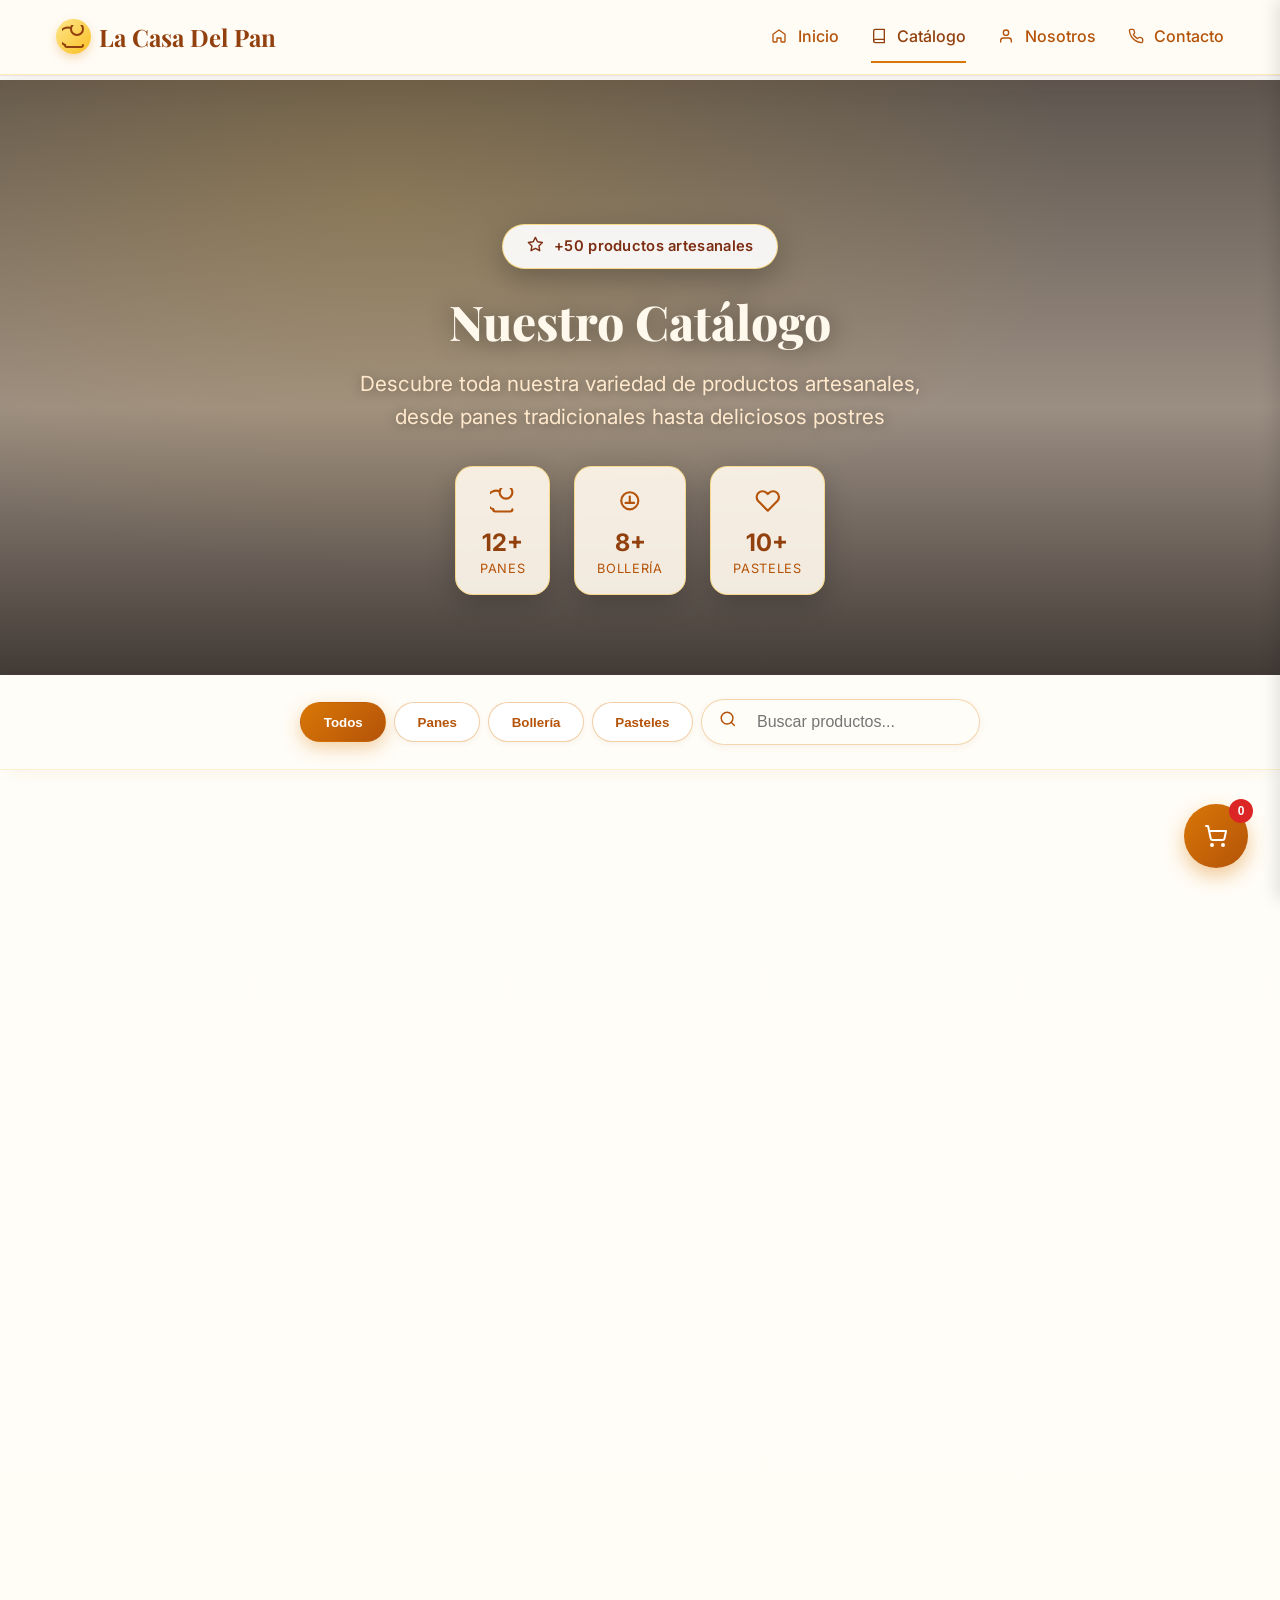
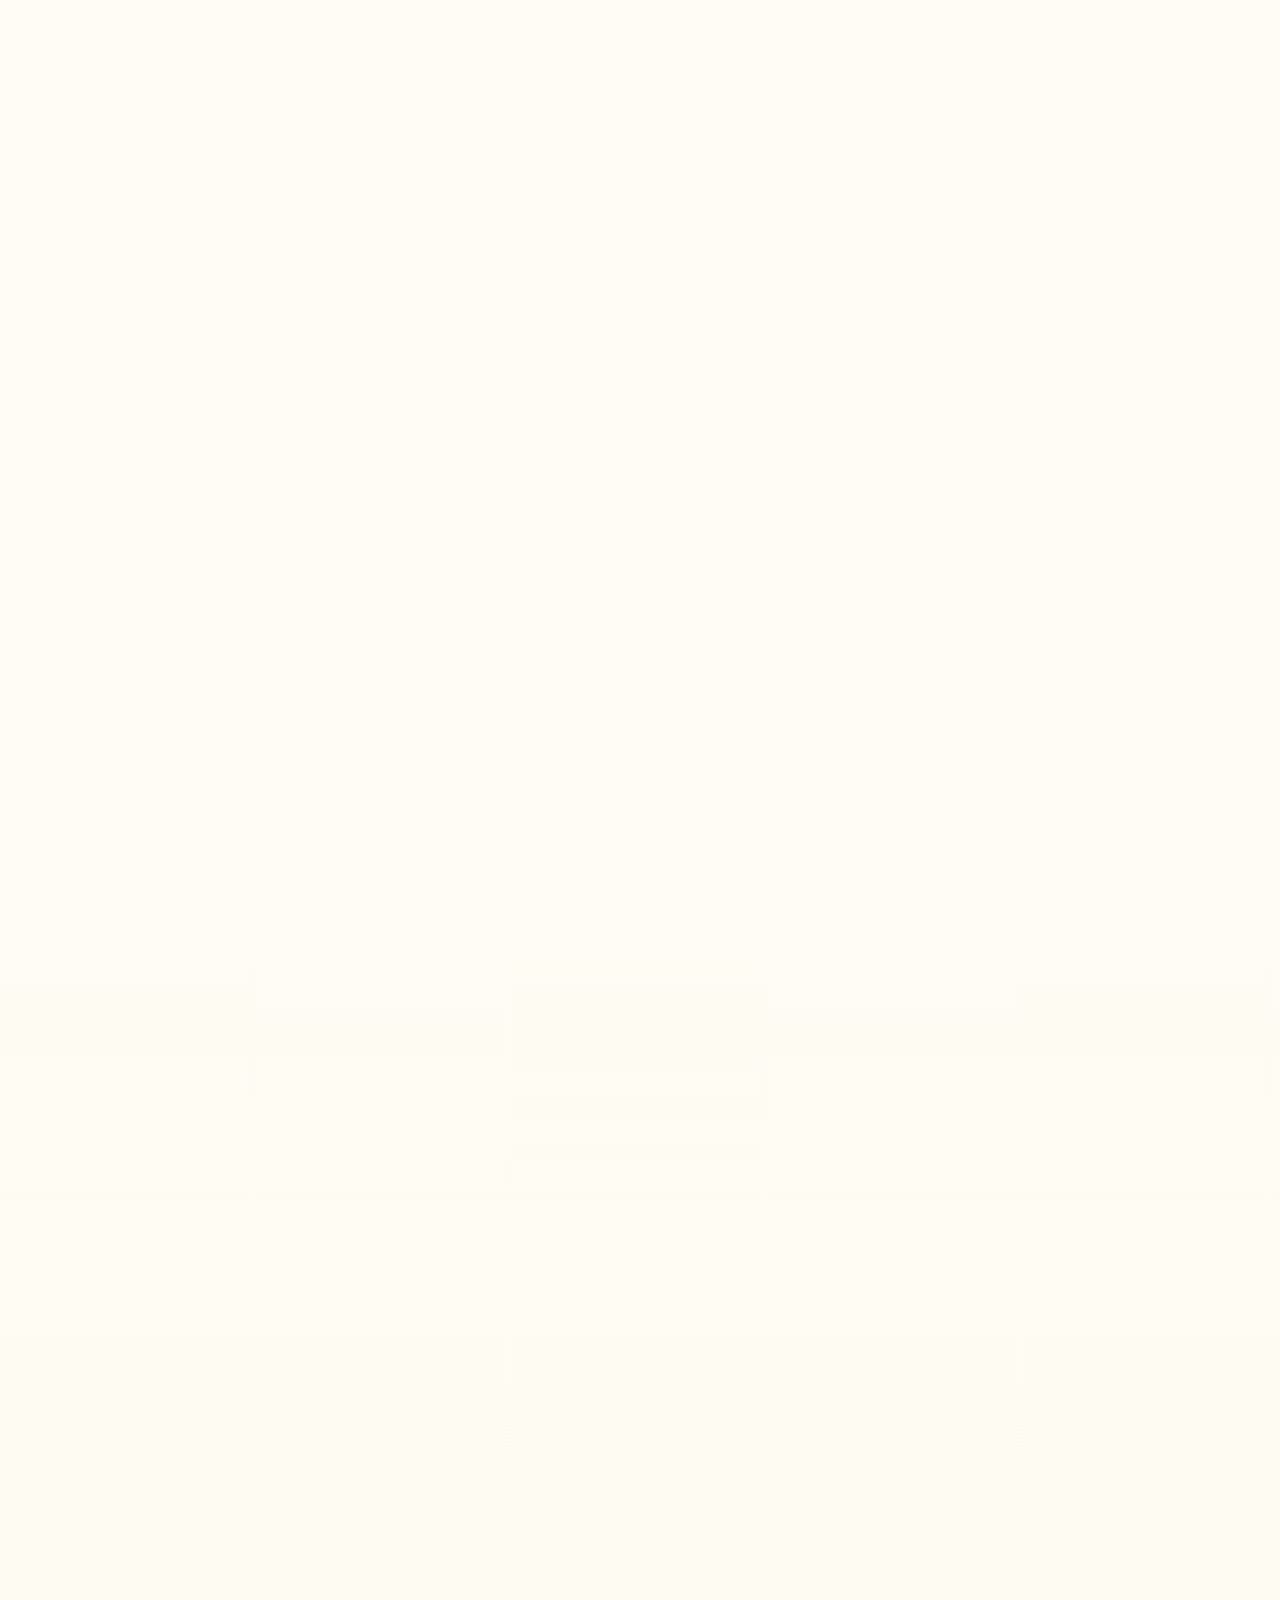
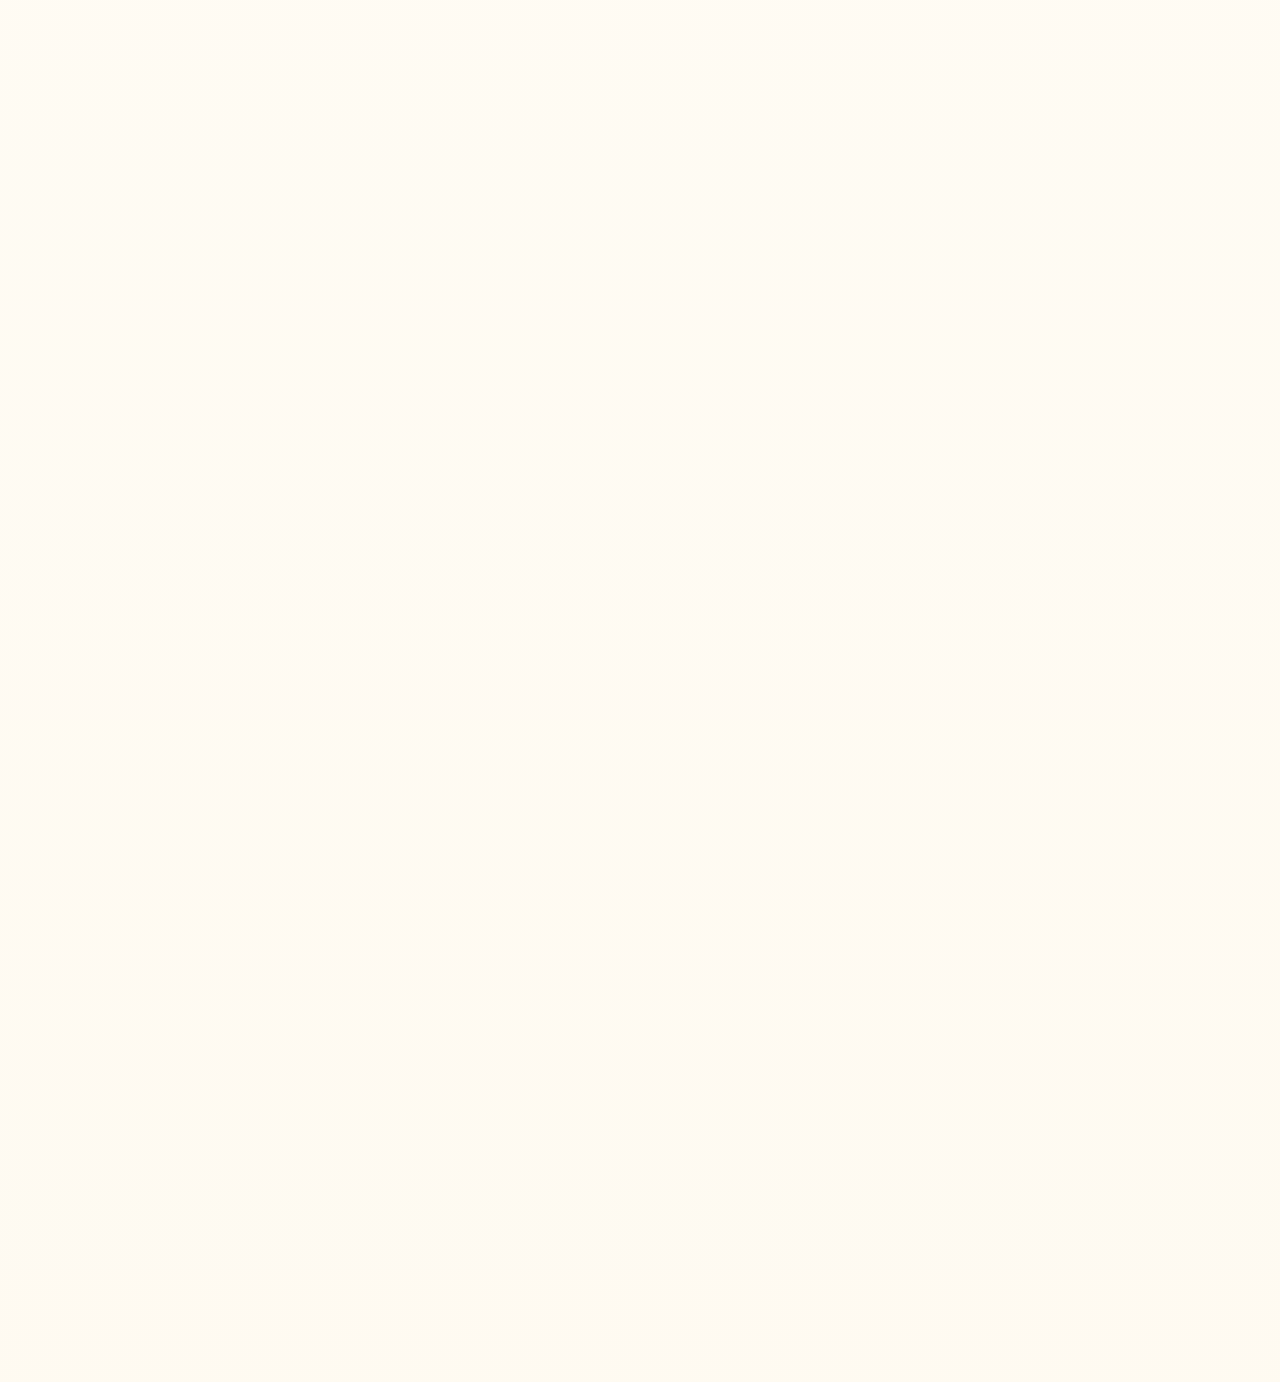
==== commit b5dc8968: "mejora fluido" ====
--- a/catalogo.html
+++ b/catalogo.html
@@ -20,12 +20,15 @@
     
     <link rel="preconnect" href="https://fonts.googleapis.com">
     <link rel="preconnect" href="https://fonts.gstatic.com" crossorigin>
-    <link rel="preload" as="image" href="https://images.unsplash.com/photo-1509440159596-0249088772ff?ixlib=rb-4.0.3&auto=format&fit=crop&w=1200&q=70" fetchpriority="high">
+    <link rel="preload" as="image" href="https://images.unsplash.com/photo-1509440159596-0249088772ff?ixlib=rb-4.0.3&auto=format&fit=crop&w=1200&q=70" fetchpriority="high" imagesrcset="https://images.unsplash.com/photo-1509440159596-0249088772ff?ixlib=rb-4.0.3&auto=format&fit=crop&w=800&q=70 800w, https://images.unsplash.com/photo-1509440159596-0249088772ff?ixlib=rb-4.0.3&auto=format&fit=crop&w=1200&q=70 1200w" imagesizes="100vw">
     <link href="https://fonts.googleapis.com/css2?family=Inter:wght@400;500;600;700&family=Playfair+Display:wght@600;700;800&display=swap" rel="stylesheet">
     
     <link rel="stylesheet" href="catalogo.css">
 </head>
 <body>
+    <!-- Skip to content (accesibilidad) -->
+    <a href="#productsSection" class="skip-link">Saltar al contenido</a>
+
     <!-- Header -->
     <header>
         <div class="container">
@@ -78,7 +81,7 @@
     <!-- Filters -->
     <section class="filters">
         <div class="container">
-            <button class="filters-toggle" id="filtersToggle"><svg xmlns="http://www.w3.org/2000/svg" viewBox="0 0 24 24" fill="none" stroke="currentColor" stroke-width="2" stroke-linecap="round" stroke-linejoin="round" aria-hidden="true"><line x1="4" y1="21" x2="4" y2="14"/><line x1="4" y1="10" x2="4" y2="3"/><line x1="12" y1="21" x2="12" y2="12"/><line x1="12" y1="8" x2="12" y2="3"/><line x1="20" y1="21" x2="20" y2="16"/><line x1="20" y1="12" x2="20" y2="3"/><line x1="1" y1="14" x2="7" y2="14"/><line x1="9" y1="8" x2="15" y2="8"/><line x1="17" y1="16" x2="23" y2="16"/></svg> <span id="filtersToggleText">Filtrar Productos</span></button>
+            <button class="filters-toggle" id="filtersToggle" aria-expanded="false" aria-controls="filtersContent"><svg xmlns="http://www.w3.org/2000/svg" viewBox="0 0 24 24" fill="none" stroke="currentColor" stroke-width="2" stroke-linecap="round" stroke-linejoin="round" aria-hidden="true"><line x1="4" y1="21" x2="4" y2="14"/><line x1="4" y1="10" x2="4" y2="3"/><line x1="12" y1="21" x2="12" y2="12"/><line x1="12" y1="8" x2="12" y2="3"/><line x1="20" y1="21" x2="20" y2="16"/><line x1="20" y1="12" x2="20" y2="3"/><line x1="1" y1="14" x2="7" y2="14"/><line x1="9" y1="8" x2="15" y2="8"/><line x1="17" y1="16" x2="23" y2="16"/></svg> <span id="filtersToggleText">Filtrar Productos</span></button>
             <div class="filters-content" id="filtersContent">
                 <button class="filter-btn active" data-category="todos">Todos</button>
                 <button class="filter-btn" data-category="panes">Panes</button>
@@ -95,15 +98,24 @@
 
     <!-- Products Section -->
     <section class="products-section" id="productsSection">
+        <div class="products-info" id="productsInfo" aria-live="polite"></div>
         <div class="container" id="productsContainer">
-            <div class="loading" id="loadingProducts">
-                <p>Cargando productos deliciosos...</p>
+            <div class="loading" id="loadingSkeleton">
+                <!-- Skeleton loading states -->
+                <div class="skeleton-grid">
+                    <div class="skeleton-card"><div class="skeleton skeleton-image"></div><div class="skeleton skeleton-line w-60"></div><div class="skeleton skeleton-line w-90"></div><div class="skeleton skeleton-line w-40"></div></div>
+                    <div class="skeleton-card"><div class="skeleton skeleton-image"></div><div class="skeleton skeleton-line w-60"></div><div class="skeleton skeleton-line w-90"></div><div class="skeleton skeleton-line w-40"></div></div>
+                    <div class="skeleton-card"><div class="skeleton skeleton-image"></div><div class="skeleton skeleton-line w-60"></div><div class="skeleton skeleton-line w-90"></div><div class="skeleton skeleton-line w-40"></div></div>
+                    <div class="skeleton-card"><div class="skeleton skeleton-image"></div><div class="skeleton skeleton-line w-60"></div><div class="skeleton skeleton-line w-90"></div><div class="skeleton skeleton-line w-40"></div></div>
+                    <div class="skeleton-card"><div class="skeleton skeleton-image"></div><div class="skeleton skeleton-line w-60"></div><div class="skeleton skeleton-line w-90"></div><div class="skeleton skeleton-line w-40"></div></div>
+                    <div class="skeleton-card"><div class="skeleton skeleton-image"></div><div class="skeleton skeleton-line w-60"></div><div class="skeleton skeleton-line w-90"></div><div class="skeleton skeleton-line w-40"></div></div>
+                </div>
             </div>
         </div>
     </section>
 
     <!-- Cart Button -->
-    <button class="cart-button" id="cartButton">
+    <button class="cart-button" id="cartButton" aria-label="Abrir carrito">
         <svg xmlns="http://www.w3.org/2000/svg" viewBox="0 0 24 24" fill="none" stroke="currentColor" stroke-width="2" stroke-linecap="round" stroke-linejoin="round" aria-hidden="true"><circle cx="8" cy="21" r="1"/><circle cx="19" cy="21" r="1"/><path d="M2.05 2.05h2l2.66 12.42a2 2 0 0 0 2 1.58h9.78a2 2 0 0 0 1.95-1.57l1.65-7.43H5.12"/></svg>
         <span class="cart-count" id="cartCount">0</span>
     </button>
@@ -141,14 +153,22 @@
         </div>
     </div>
 
+    <!-- Volver arriba -->
+    <button class="back-to-top" id="backToTop" aria-label="Volver arriba">
+        <svg xmlns="http://www.w3.org/2000/svg" viewBox="0 0 24 24" fill="none" stroke="currentColor" stroke-width="2.5" stroke-linecap="round" stroke-linejoin="round" aria-hidden="true"><line x1="12" y1="19" x2="12" y2="5"/><polyline points="5 12 12 5 19 12"/></svg>
+    </button>
+
     <!-- Product Modal -->
     <div class="product-modal" id="productModal">
         <div class="modal-overlay" id="modalOverlay"></div>
-        <div class="modal-container">
+            <div class="modal-container" role="dialog" aria-modal="true" aria-labelledby="modalTitle">
+            <button class="modal-share" id="modalShare" aria-label="Compartir producto">
+                <svg xmlns="http://www.w3.org/2000/svg" viewBox="0 0 24 24" fill="none" stroke="currentColor" stroke-width="2" stroke-linecap="round" stroke-linejoin="round" aria-hidden="true"><circle cx="18" cy="5" r="3"/><circle cx="6" cy="12" r="3"/><circle cx="18" cy="19" r="3"/><line x1="8.59" y1="13.51" x2="15.42" y2="17.49"/><line x1="15.41" y1="6.51" x2="8.59" y2="10.49"/></svg>
+            </button>
             <button class="modal-close" id="modalClose"><svg xmlns="http://www.w3.org/2000/svg" viewBox="0 0 24 24" fill="none" stroke="currentColor" stroke-width="2.5" stroke-linecap="round" stroke-linejoin="round" aria-hidden="true"><line x1="18" y1="6" x2="6" y2="18"/><line x1="6" y1="6" x2="18" y2="18"/></svg></button>
             <div class="modal-content">
                 <div class="modal-image">
-                    <img id="modalProductImage" src="" alt="">
+                    <img id="modalProductImage" src="" alt="" loading="lazy" decoding="async">
                     <span class="modal-badge" id="modalBadge"></span>
                 </div>
                 <div class="modal-details">
@@ -160,9 +180,9 @@
                     <div class="modal-quantity">
                         <label for="modalQuantityInput">Cantidad:</label>
                         <div class="quantity-selector">
-                            <button class="qty-btn" id="qtyMinus">-</button>
-                            <input type="number" id="modalQuantityInput" value="1" min="1" max="99">
-                            <button class="qty-btn" id="qtyPlus">+</button>
+                            <button class="qty-btn" id="qtyMinus" aria-label="Disminuir cantidad">-</button>
+                            <input type="number" id="modalQuantityInput" value="1" min="1" max="99" aria-label="Cantidad">
+                            <button class="qty-btn" id="qtyPlus" aria-label="Aumentar cantidad">+</button>
                         </div>
                     </div>
                     <button class="btn btn-primary modal-add-to-cart" id="modalAddToCart">
@@ -175,5 +195,15 @@
     </div>
 
     <script src="catalogo.js"></script>
+    <script>
+        // Registrar Service Worker (solo en HTTPS o localhost) para soporte offline
+        if ('serviceWorker' in navigator) {
+            window.addEventListener('load', function() {
+                navigator.serviceWorker.register('sw.js').catch(function(err) {
+                    console.warn('Service Worker no pudo registrarse:', err);
+                });
+            });
+        }
+    </script>
 </body>
 </html>
--- a/catalogo.css
+++ b/catalogo.css
@@ -162,15 +162,13 @@
 
 /* Header */
 header {
-    background: rgba(255, 252, 245, 0.85);
+    background: rgba(255, 252, 245, 0.92);
     box-shadow: 0 1px 0 rgba(120, 53, 15, 0.08), 0 8px 30px rgba(120, 53, 15, 0.06);
     border-bottom: 1px solid rgba(251, 191, 36, 0.25);
     position: fixed;
     width: 100%;
     top: 0;
     z-index: 1000;
-    backdrop-filter: blur(14px);
-    -webkit-backdrop-filter: blur(14px);
     transition: background 0.3s ease, box-shadow 0.3s ease;
 }
 
@@ -338,11 +336,10 @@
 
 /* Filters Section */
 .filters {
-    background: rgba(255, 253, 247, 0.9);
+    background: rgba(255, 253, 247, 0.95);
     padding: 1.5rem 1rem;
     border-bottom: 1px solid rgba(251, 191, 36, 0.2);
     box-shadow: 0 4px 20px -8px rgba(120, 53, 15, 0.1);
-    backdrop-filter: blur(10px);
     position: sticky;
     top: 70px;
     z-index: 100;
@@ -703,8 +700,8 @@
 .cart-overlay {
     position: fixed;
     inset: 0;
-    background: rgba(0, 0, 0, 0.45);
-    backdrop-filter: blur(2px);
+    background: rgba(28, 16, 6, 0.5);
+    background-color: rgba(28, 16, 6, 0.5);
     z-index: 1999;
     opacity: 0;
     pointer-events: none;
@@ -1197,12 +1194,9 @@
     scroll-behavior: smooth;
 }
 
-/* Transiciones globales */
-* {
-    transition-property: background, border-color, color, fill, stroke, opacity, box-shadow, transform;
-    transition-timing-function: cubic-bezier(0.4, 0, 0.2, 1);
-    transition-duration: 150ms;
-}
+/* (Transición global con * eliminada: causaba retrabajos de layout y jank
+   al abrir modal/carrito sobre cientos de nodos. Las transiciones se definen
+   de forma específica por componente más abajo.) */
 
 /* Cart Button */
 .cart-button {
@@ -1270,8 +1264,7 @@
     left: 0;
     width: 100%;
     height: 100%;
-    background: rgba(0, 0, 0, 0.6);
-    backdrop-filter: blur(4px);
+    background: rgba(28, 16, 6, 0.6);
     animation: fadeIn 0.3s ease;
 }
 
@@ -1685,8 +1678,190 @@
     will-change: transform;
 }
 
-/* Hover con transform (sin reflow) en tarjetas */
+/* Hover con transform: se usa transform solos (composable), sin will-change
+   persistente que multiplicaba las capas GPU de cientos de tarjetas. */
 .product-card {
-    will-change: transform;
-}
-
+    transform: translateZ(0);
+    -webkit-font-smoothing: antialiased;
+}
+
+/* ==========================================================
+   NUEVAS MEJORAS 2026 — Skeleton, Accesibilidad, UX
+   ========================================================== */
+
+/* Skip to content (accesibilidad) */
+.skip-link {
+    position: absolute;
+    top: -60px;
+    left: 1rem;
+    background: #92400e;
+    color: white;
+    padding: 0.75rem 1.25rem;
+    border-radius: 0.5rem;
+    z-index: 9999;
+    text-decoration: none;
+    font-weight: 600;
+    transition: top 0.3s ease;
+}
+.skip-link:focus {
+    top: 1rem;
+}
+
+/* Contador / info de productos */
+.products-info {
+    max-width: 1200px;
+    margin: 0 auto 1.5rem;
+    padding: 0 1rem;
+    font-size: 0.95rem;
+    color: #92400e;
+    font-weight: 600;
+    text-align: center;
+}
+
+/* Skeleton loading states */
+.loading {
+    padding: 0;
+}
+.skeleton-grid {
+    display: grid;
+    grid-template-columns: repeat(auto-fill, minmax(280px, 1fr));
+    gap: 2rem;
+}
+.skeleton-card {
+    background: white;
+    border-radius: 1.25rem;
+    overflow: hidden;
+    border: 1px solid #f3ead9;
+    padding-bottom: 1.5rem;
+}
+.skeleton {
+    background: linear-gradient(90deg, #f3e8d6 25%, #fbf3e3 37%, #f3e8d6 63%);
+    background-size: 400% 100%;
+    animation: shimmer 1.4s ease infinite;
+}
+.skeleton-image {
+    width: 100%;
+    height: 200px;
+}
+.skeleton-line {
+    height: 14px;
+    border-radius: 8px;
+    margin: 0.9rem 1.2rem 0;
+}
+.skeleton-line.w-60 { width: 60%; }
+.skeleton-line.w-90 { width: 90%; }
+.skeleton-line.w-40 { width: 40%; }
+
+/* Animación stagger de tarjetas */
+.product-card {
+    opacity: 0;
+    transform: translateY(20px);
+}
+.product-card.card-visible {
+    opacity: 1;
+    transform: translateY(0);
+}
+
+/* Botón volver arriba */
+.back-to-top {
+    position: fixed;
+    bottom: 2rem;
+    left: 2rem;
+    width: 48px;
+    height: 48px;
+    background: linear-gradient(135deg, #fbbf24, #d97706);
+    color: white;
+    border: none;
+    border-radius: 50%;
+    cursor: pointer;
+    display: flex;
+    align-items: center;
+    justify-content: center;
+    box-shadow: 0 6px 18px rgba(217, 119, 6, 0.4);
+    opacity: 0;
+    visibility: hidden;
+    transform: translateY(20px);
+    transition: all 0.4s ease;
+    z-index: 900;
+}
+.back-to-top.visible {
+    opacity: 1;
+    visibility: visible;
+    transform: translateY(0);
+}
+.back-to-top:hover {
+    transform: translateY(-4px);
+    box-shadow: 0 10px 24px rgba(217, 119, 6, 0.55);
+}
+.back-to-top svg {
+    width: 1.4rem;
+    height: 1.4rem;
+}
+
+/* Botón compartir en modal */
+.modal-share {
+    position: absolute;
+    top: 1rem;
+    right: 3.5rem;
+    width: 40px;
+    height: 40px;
+    background: white;
+    border: none;
+    border-radius: 50%;
+    cursor: pointer;
+    z-index: 10;
+    display: flex;
+    align-items: center;
+    justify-content: center;
+    box-shadow: 0 2px 10px rgba(0, 0, 0, 0.1);
+    transition: all 0.3s ease;
+}
+.modal-share:hover {
+    background: #d97706;
+    color: white;
+    transform: translateY(-2px);
+}
+.modal-share svg {
+    width: 1.15rem;
+    height: 1.15rem;
+}
+
+/* Estado vacío personalizado de búsqueda */
+.no-results {
+    text-align: center;
+    padding: 4rem 2rem;
+}
+.no-results svg {
+    width: 4rem;
+    height: 4rem;
+    color: #d97706;
+    margin-bottom: 1rem;
+    opacity: 0.7;
+}
+.no-results h3 {
+    font-size: 1.5rem;
+    color: #92400e;
+    margin-bottom: 0.5rem;
+    font-family: 'Playfair Display', Georgia, serif;
+}
+.no-results p {
+    color: #6b7280;
+}
+.no-results .btn {
+    margin-top: 1.25rem;
+}
+
+/* Move botón compartir más a la derecha en móvil para no solapar el cerrar */
+@media (max-width: 768px) {
+    .skeleton-grid {
+        grid-template-columns: repeat(auto-fit, minmax(220px, 1fr));
+        gap: 1rem;
+    }
+    .back-to-top {
+        bottom: 1.25rem;
+        left: 1.25rem;
+        width: 44px;
+        height: 44px;
+    }
+}
+
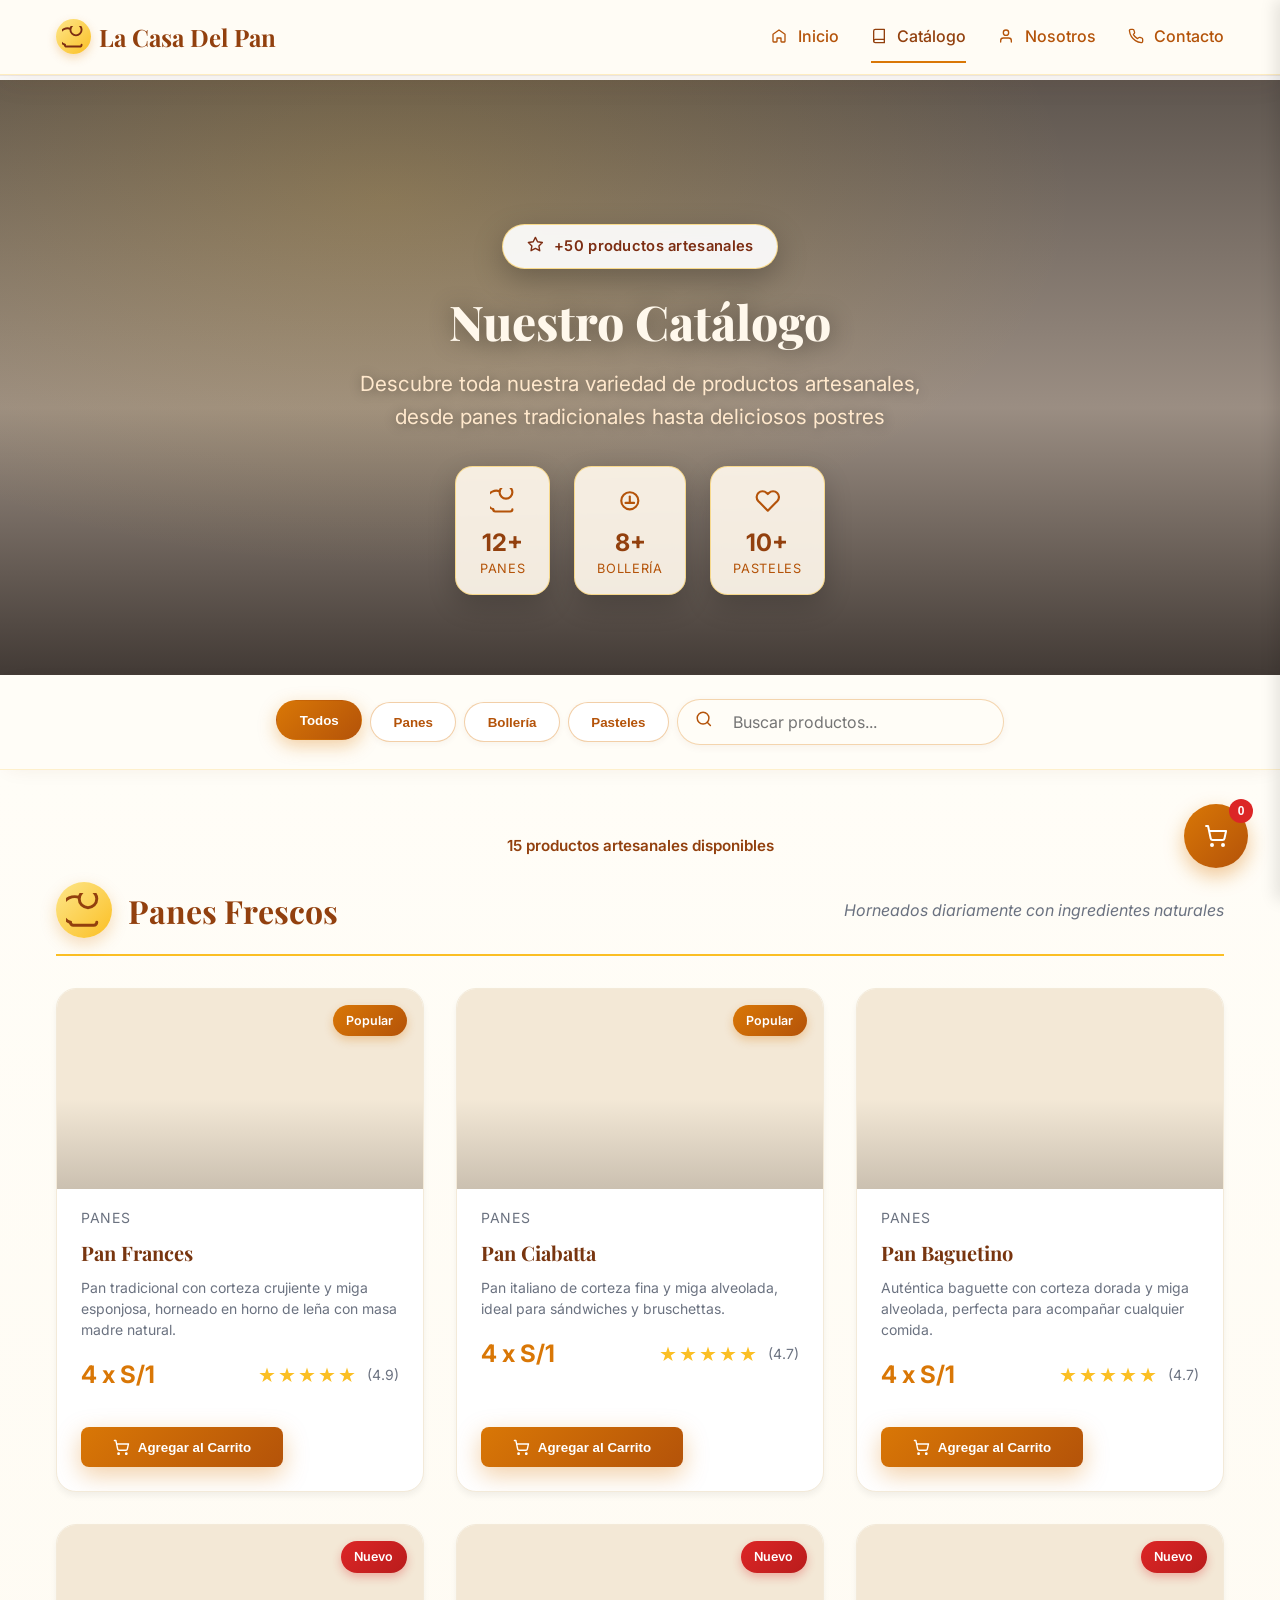
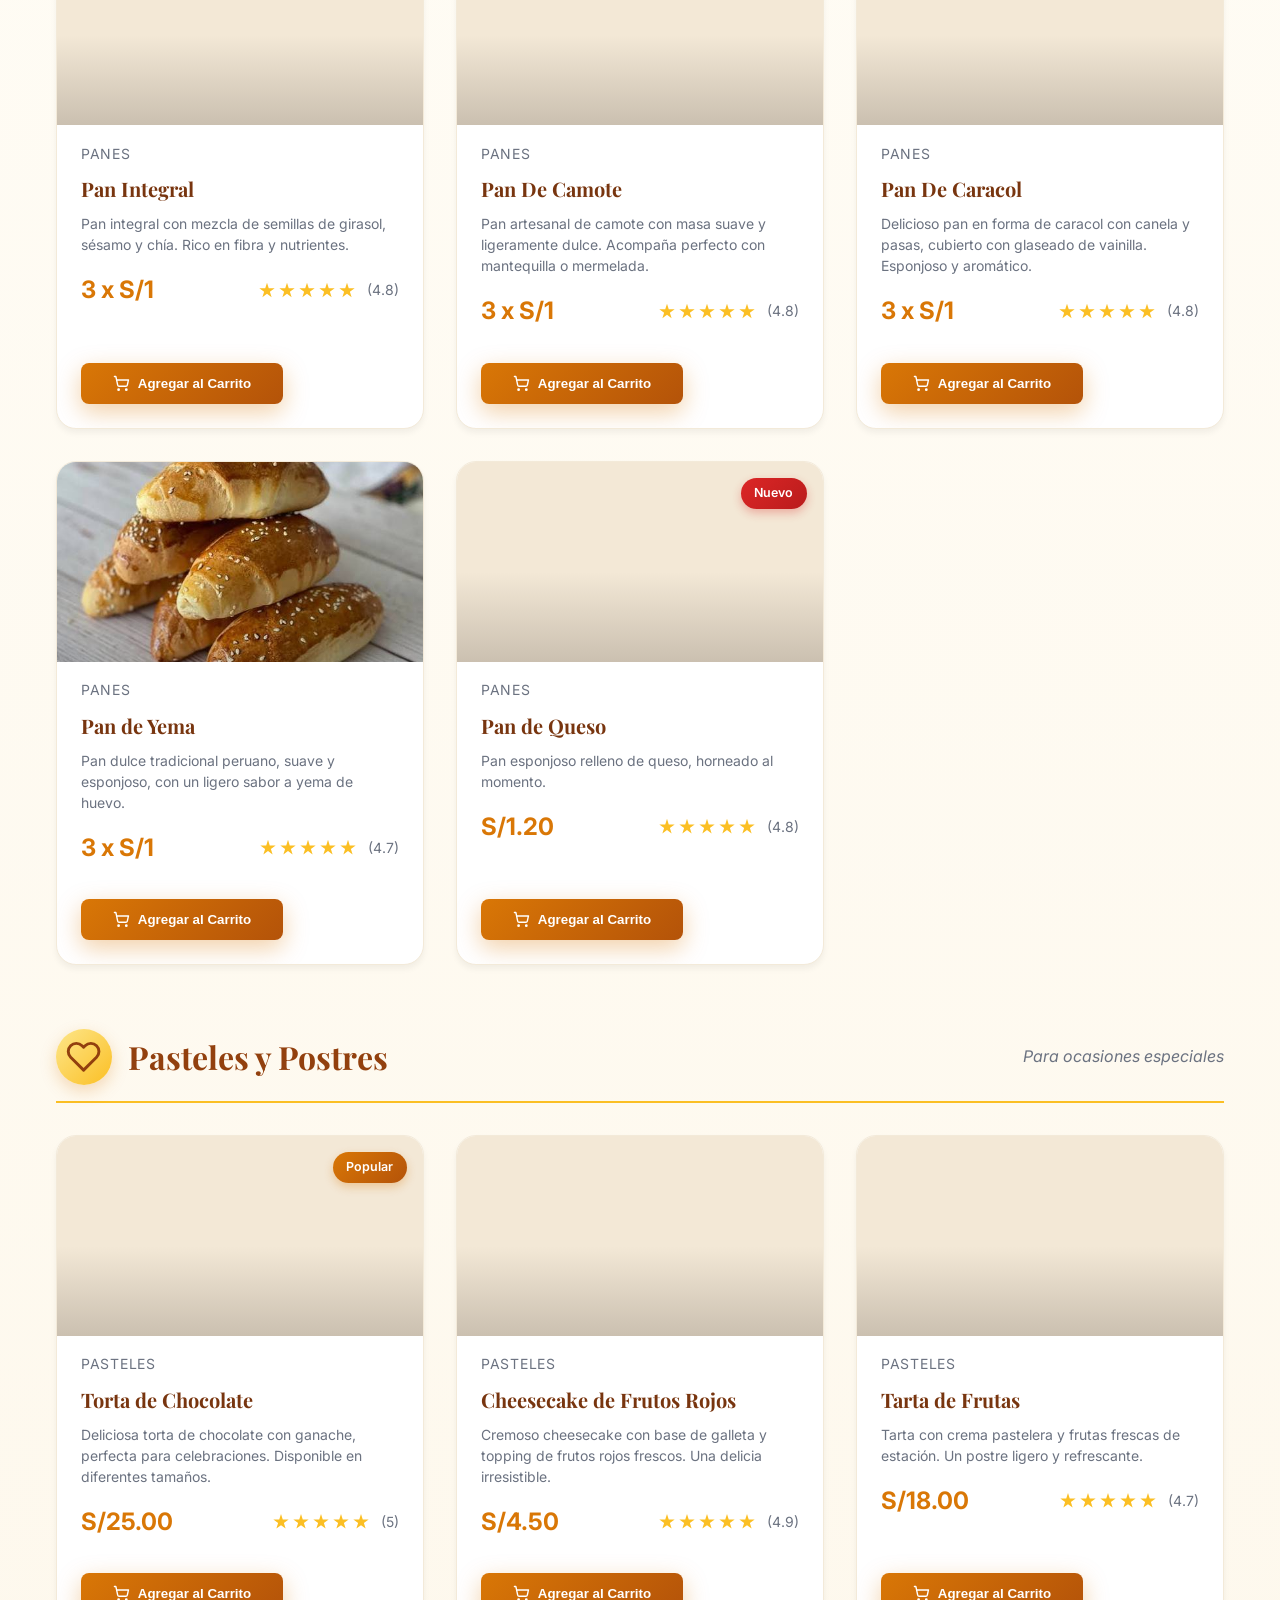
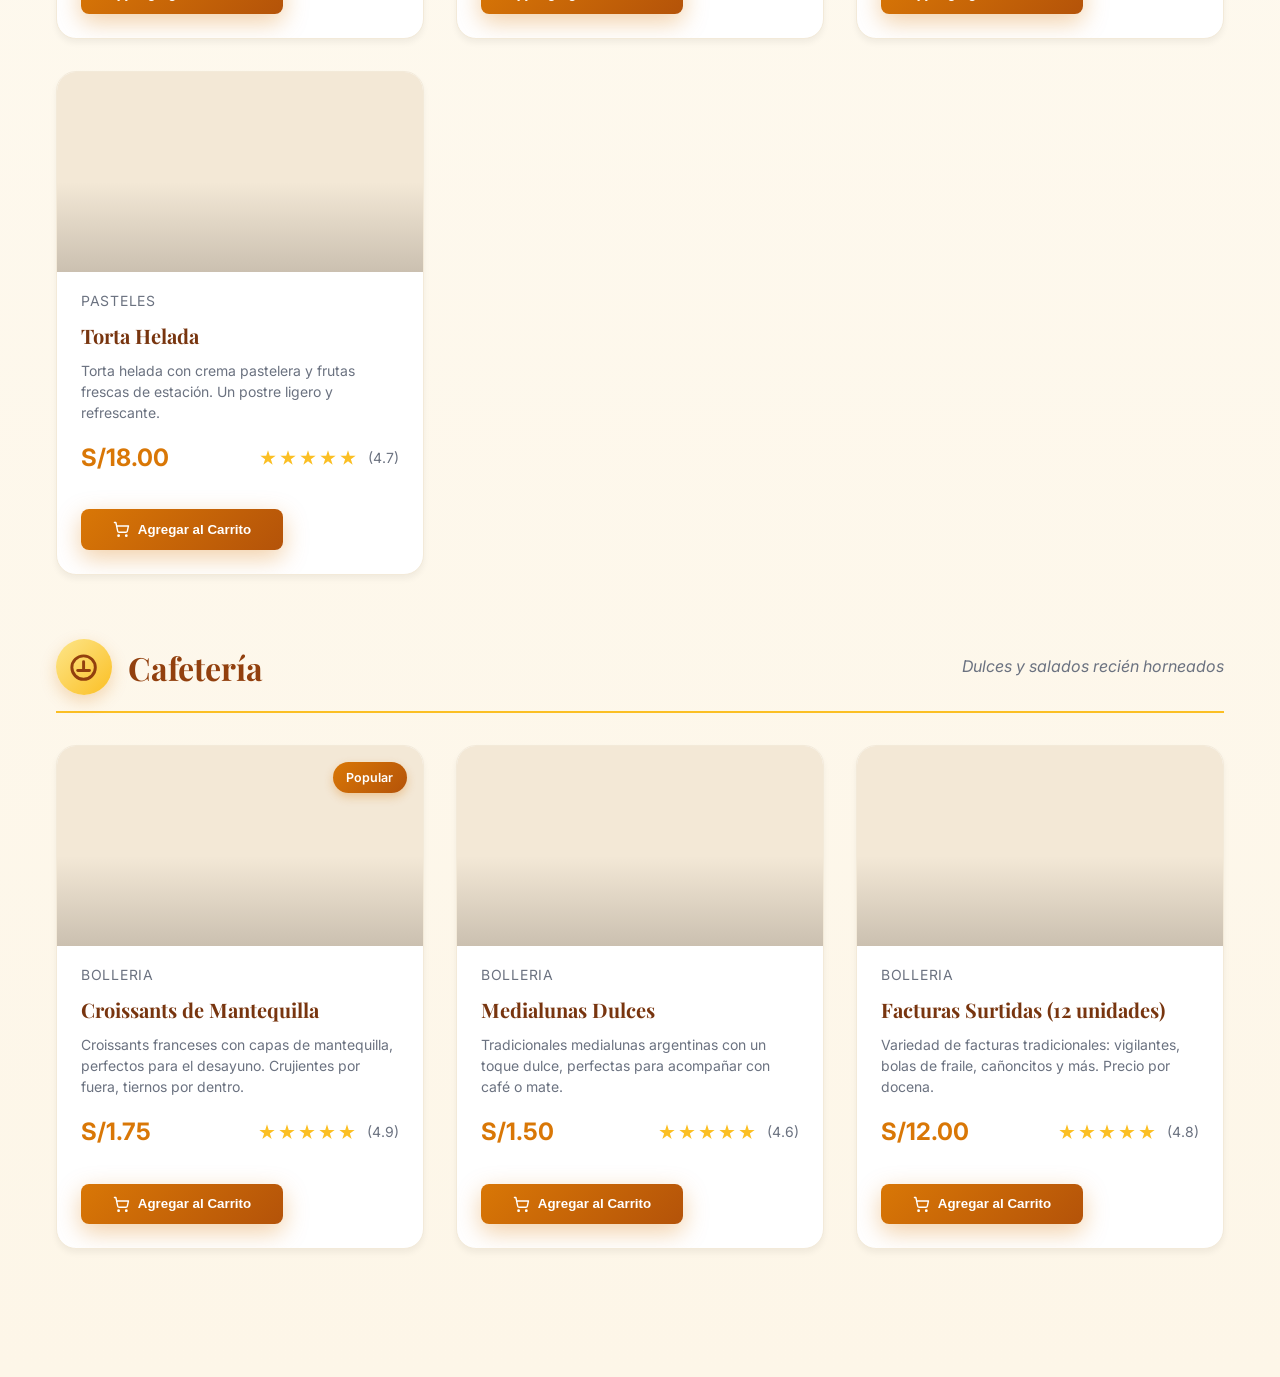
==== commit cad25f25: "mejoras" ====
--- a/catalogo.html
+++ b/catalogo.html
@@ -23,7 +23,8 @@
     <link rel="preload" as="image" href="https://images.unsplash.com/photo-1509440159596-0249088772ff?ixlib=rb-4.0.3&auto=format&fit=crop&w=1200&q=70" fetchpriority="high" imagesrcset="https://images.unsplash.com/photo-1509440159596-0249088772ff?ixlib=rb-4.0.3&auto=format&fit=crop&w=800&q=70 800w, https://images.unsplash.com/photo-1509440159596-0249088772ff?ixlib=rb-4.0.3&auto=format&fit=crop&w=1200&q=70 1200w" imagesizes="100vw">
     <link href="https://fonts.googleapis.com/css2?family=Inter:wght@400;500;600;700&family=Playfair+Display:wght@600;700;800&display=swap" rel="stylesheet">
     
-    <link rel="stylesheet" href="catalogo.css">
+    <link rel="stylesheet" href="css/shared.css">
+    <link rel="stylesheet" href="css/catalogo.css">
 </head>
 <body>
     <!-- Skip to content (accesibilidad) -->
@@ -194,7 +195,8 @@
         </div>
     </div>
 
-    <script src="catalogo.js"></script>
+    <script src="js/shared.js"></script>
+    <script src="js/catalogo.js"></script>
     <script>
         // Registrar Service Worker (solo en HTTPS o localhost) para soporte offline
         if ('serviceWorker' in navigator) {
--- a/css/shared.css
+++ b/css/shared.css
@@ -0,0 +1,572 @@
+/* ==========================================================
+   shared.css — La Casa Del Pan
+   Estilos comunes a todas las páginas del sitio:
+   reset, tipografía, header/nav, botones, footer,
+   animaciones, iconos SVG, toasts y menú responsive.
+   ========================================================== */
+
+/* ---------- Reset ---------- */
+* {
+    margin: 0;
+    padding: 0;
+    box-sizing: border-box;
+}
+
+html {
+    scroll-behavior: smooth;
+}
+
+body {
+    font-family: 'Inter', -apple-system, BlinkMacSystemFont, 'Segoe UI', Roboto, sans-serif;
+    line-height: 1.6;
+    color: #333;
+    background: #fafafa;
+}
+
+h1, h2, h3, h4 {
+    font-family: 'Playfair Display', Georgia, serif;
+}
+
+/* Anillo de foco visible (accesibilidad) */
+:focus-visible {
+    outline: 3px solid #d97706;
+    outline-offset: 2px;
+    border-radius: 4px;
+}
+
+.container {
+    max-width: 1200px;
+    margin: 0 auto;
+    padding: 0 1rem;
+}
+
+/* ==========================================================
+   HEADER / NAVEGACIÓN
+   ========================================================== */
+header {
+    background: rgba(255, 252, 245, 0.92);
+    box-shadow: 0 1px 0 rgba(120, 53, 15, 0.08), 0 8px 30px rgba(120, 53, 15, 0.06);
+    border-bottom: 1px solid rgba(251, 191, 36, 0.25);
+    position: fixed;
+    width: 100%;
+    top: 0;
+    z-index: 1000;
+    transition: background 0.3s ease, box-shadow 0.3s ease;
+}
+
+.header-content {
+    display: flex;
+    justify-content: space-between;
+    align-items: center;
+    padding: 1rem 0;
+}
+
+.logo {
+    display: flex;
+    align-items: center;
+    gap: 0.5rem;
+    text-decoration: none;
+}
+
+.logo-icon {
+    width: 2.2rem;
+    height: 2.2rem;
+    background: linear-gradient(135deg, #fde68a, #fbbf24);
+    border-radius: 50%;
+    display: flex;
+    align-items: center;
+    justify-content: center;
+    font-size: 1.3rem;
+    box-shadow: 0 4px 10px rgba(217, 119, 6, 0.25);
+}
+
+.logo h1 {
+    font-size: 1.5rem;
+    font-weight: bold;
+    color: #92400e;
+}
+
+nav {
+    display: flex;
+    gap: 2rem;
+}
+
+nav a {
+    text-decoration: none;
+    color: #b45309;
+    font-weight: 500;
+    transition: color 0.3s;
+    padding: 0.5rem 0;
+    position: relative;
+}
+
+nav a:hover,
+nav a.active {
+    color: #92400e;
+}
+
+/* Subrayado animado en enlaces */
+nav a::after {
+    content: '';
+    position: absolute;
+    bottom: -5px;
+    left: 0;
+    width: 0;
+    height: 2px;
+    background: #d97706;
+    transition: width 0.3s ease;
+}
+
+nav a:hover::after,
+nav a.active::after {
+    width: 100%;
+}
+
+/* ==========================================================
+   BOTONES
+   ========================================================== */
+.btn {
+    padding: 0.75rem 2rem;
+    border: none;
+    border-radius: 0.5rem;
+    font-weight: 600;
+    text-decoration: none;
+    display: inline-flex;
+    align-items: center;
+    justify-content: center;
+    transition: all 0.3s;
+    cursor: pointer;
+    position: relative;
+    overflow: hidden;
+}
+
+/* Efecto shimmer sobre el botón */
+.btn::before {
+    content: '';
+    position: absolute;
+    top: 0;
+    left: -100%;
+    width: 100%;
+    height: 100%;
+    background: linear-gradient(90deg, transparent, rgba(255, 255, 255, 0.3), transparent);
+    transition: left 0.5s ease;
+}
+
+.btn:hover::before {
+    left: 100%;
+}
+
+.btn-primary {
+    background: linear-gradient(135deg, #d97706, #b45309);
+    color: white;
+    box-shadow: 0 8px 24px rgba(217, 119, 6, 0.35);
+}
+
+.btn-primary:hover {
+    background: linear-gradient(135deg, #b45309, #92400e);
+    box-shadow: 0 12px 32px rgba(217, 119, 6, 0.5);
+    transform: translateY(-3px);
+}
+
+.btn-outline {
+    background: rgba(255, 255, 255, 0.08);
+    color: #fff8ec;
+    border: 2px solid rgba(255, 248, 236, 0.85);
+    backdrop-filter: blur(4px);
+}
+
+.btn-outline:hover {
+    background: rgba(255, 248, 236, 0.95);
+    color: #7c2d12;
+    transform: translateY(-3px);
+}
+
+/* ==========================================================
+   FOOTER
+   ========================================================== */
+footer {
+    background: linear-gradient(135deg, #92400e 0%, #78350f 100%);
+    color: #fef3c7;
+    padding: 4.5rem 1rem 2.5rem;
+}
+
+.footer-content {
+    display: grid;
+    grid-template-columns: repeat(auto-fit, minmax(250px, 1fr));
+    gap: 2rem;
+    margin-bottom: 2rem;
+}
+
+.footer-section h4 {
+    color: #fbbf24;
+    font-size: 1.25rem;
+    margin-bottom: 1rem;
+}
+
+.footer-section p {
+    color: #fed7aa;
+    margin-bottom: 1rem;
+}
+
+.footer-links {
+    list-style: none;
+}
+
+.footer-links li {
+    margin-bottom: 0.5rem;
+}
+
+.footer-links a {
+    color: #fed7aa;
+    text-decoration: none;
+    transition: all 0.3s;
+    position: relative;
+    display: inline-block;
+}
+
+.footer-links a::before {
+    content: '→';
+    position: absolute;
+    left: -20px;
+    opacity: 0;
+    transition: all 0.3s ease;
+    color: #fbbf24;
+}
+
+.footer-links a:hover::before {
+    left: -15px;
+    opacity: 1;
+}
+
+.footer-links a:hover {
+    color: white;
+    padding-left: 10px;
+}
+
+.social-buttons {
+    display: flex;
+    gap: 1rem;
+}
+
+.social-btn {
+    background: transparent;
+    color: #fed7aa;
+    border: 1px solid #fed7aa;
+    padding: 0.5rem 1rem;
+    border-radius: 0.375rem;
+    text-decoration: none;
+    transition: all 0.3s;
+}
+
+.social-btn:hover {
+    background: #b45309;
+    color: white;
+    transform: translateY(-5px);
+}
+
+.footer-bottom {
+    border-top: 1px solid #b45309;
+    padding-top: 2rem;
+    text-align: center;
+}
+
+.footer-bottom p {
+    color: #fed7aa;
+}
+
+/* ==========================================================
+   ICONOS SVG EN COMPONENTES COMPARTIDOS
+   ========================================================== */
+.logo-icon svg {
+    width: 1.4rem;
+    height: 1.4rem;
+    color: #7c2d12;
+}
+
+nav a svg,
+footer a svg {
+    width: 1rem;
+    height: 1rem;
+    margin-right: 0.4rem;
+    vertical-align: -0.15em;
+    color: currentColor;
+}
+
+.btn svg {
+    width: 1.05rem;
+    height: 1.05rem;
+    margin-right: 0.5rem;
+    vertical-align: -0.15em;
+    color: currentColor;
+}
+
+.hero-badge svg {
+    width: 1.05rem;
+    height: 1.05rem;
+    margin-right: 0.4rem;
+    vertical-align: -0.15em;
+    color: #7c2d12;
+}
+
+/* ==========================================================
+   ANIMACIONES
+   ========================================================== */
+@keyframes fadeInUp {
+    from {
+        opacity: 0;
+        transform: translateY(30px);
+    }
+    to {
+        opacity: 1;
+        transform: translateY(0);
+    }
+}
+
+@keyframes fadeIn {
+    from { opacity: 0; }
+    to { opacity: 1; }
+}
+
+@keyframes slideInLeft {
+    from {
+        opacity: 0;
+        transform: translateX(-50px);
+    }
+    to {
+        opacity: 1;
+        transform: translateX(0);
+    }
+}
+
+@keyframes slideInRight {
+    from {
+        opacity: 0;
+        transform: translateX(50px);
+    }
+    to {
+        opacity: 1;
+        transform: translateX(0);
+    }
+}
+
+@keyframes pulse {
+    0%, 100% { transform: scale(1); }
+    50% { transform: scale(1.05); }
+}
+
+@keyframes bounce {
+    0%, 100% { transform: translateY(0); }
+    50% { transform: translateY(-10px); }
+}
+
+/* Logo animado */
+.logo:hover {
+    transform: scale(1.05);
+}
+
+.logo:hover .logo-icon {
+    animation: pulse 1s ease infinite;
+}
+
+/* ==========================================================
+   TOASTS / NOTIFICACIONES
+   ========================================================== */
+.toast-container {
+    position: fixed;
+    top: 1.5rem;
+    right: 1.5rem;
+    z-index: 9999;
+    display: flex;
+    flex-direction: column;
+    gap: 0.75rem;
+    max-width: 400px;
+    width: calc(100% - 3rem);
+    pointer-events: none;
+}
+
+.toast {
+    pointer-events: auto;
+    padding: 1rem 1.25rem;
+    border-radius: 0.75rem;
+    color: white;
+    font-weight: 500;
+    font-size: 0.95rem;
+    line-height: 1.4;
+    box-shadow: 0 10px 30px rgba(0, 0, 0, 0.15);
+    display: flex;
+    align-items: center;
+    gap: 0.75rem;
+    animation: toastIn 0.4s cubic-bezier(0.175, 0.885, 0.32, 1.275) forwards;
+    cursor: default;
+}
+
+.toast.toast-out {
+    animation: toastOut 0.35s ease-in forwards;
+}
+
+.toast-success {
+    background: linear-gradient(135deg, #16a34a, #15803d);
+    border-left: 4px solid #14532d;
+}
+
+.toast-error {
+    background: linear-gradient(135deg, #dc2626, #b91c1c);
+    border-left: 4px solid #7f1d1d;
+}
+
+.toast-icon {
+    font-size: 1.4rem;
+    flex-shrink: 0;
+    line-height: 1;
+}
+
+.toast-close {
+    margin-left: auto;
+    background: rgba(255, 255, 255, 0.2);
+    border: none;
+    color: white;
+    width: 1.5rem;
+    height: 1.5rem;
+    border-radius: 50%;
+    cursor: pointer;
+    font-size: 0.85rem;
+    display: flex;
+    align-items: center;
+    justify-content: center;
+    flex-shrink: 0;
+    transition: background 0.2s;
+}
+
+.toast-close:hover {
+    background: rgba(255, 255, 255, 0.35);
+}
+
+@keyframes toastIn {
+    from {
+        opacity: 0;
+        transform: translateX(100%) scale(0.9);
+    }
+    to {
+        opacity: 1;
+        transform: translateX(0) scale(1);
+    }
+}
+
+@keyframes toastOut {
+    from {
+        opacity: 1;
+        transform: translateX(0) scale(1);
+    }
+    to {
+        opacity: 0;
+        transform: translateX(100%) scale(0.9);
+    }
+}
+
+@media (max-width: 480px) {
+    .toast-container {
+        top: 1rem;
+        right: 1rem;
+        width: calc(100% - 2rem);
+    }
+    .toast {
+        font-size: 0.9rem;
+        padding: 0.85rem 1rem;
+    }
+}
+
+/* ==========================================================
+   MENÚ HAMBURGUESA (móvil)
+   ========================================================== */
+.menu-toggle {
+    display: none;
+    flex-direction: column;
+    justify-content: center;
+    align-items: center;
+    width: 44px;
+    height: 44px;
+    background: none;
+    border: none;
+    cursor: pointer;
+    margin-left: 1rem;
+    z-index: 2100;
+    transition: all 0.3s ease;
+}
+
+.menu-toggle .menu-bar {
+    width: 28px;
+    height: 4px;
+    background: #d97706;
+    margin: 3px 0;
+    border-radius: 2px;
+    transition: all 0.3s;
+}
+
+.menu-toggle.open .menu-bar:nth-child(1) {
+    transform: translateY(7px) rotate(45deg);
+}
+
+.menu-toggle.open .menu-bar:nth-child(2) {
+    opacity: 0;
+}
+
+.menu-toggle.open .menu-bar:nth-child(3) {
+    transform: translateY(-7px) rotate(-45deg);
+}
+
+.menu-toggle:hover {
+    transform: rotate(90deg);
+}
+
+@media (max-width: 768px) {
+    .menu-toggle {
+        display: flex;
+    }
+
+    nav {
+        display: none;
+        position: absolute;
+        top: calc(100% + 0.5rem);
+        right: 1rem;
+        background: linear-gradient(135deg, #fff7ed 60%, #fed7aa 100%);
+        box-shadow: 0 8px 32px rgba(146, 64, 14, 0.18), 0 1.5px 8px #fbbf24;
+        border-radius: 1rem;
+        flex-direction: column;
+        gap: 0;
+        width: 230px;
+        z-index: 2000;
+        padding: 1.2rem 0.5rem;
+        opacity: 0;
+        transform: translateY(-20px) scale(0.98);
+        pointer-events: none;
+        transition: opacity 0.35s cubic-bezier(.4,2,.6,1), transform 0.35s cubic-bezier(.4,2,.6,1);
+    }
+
+    nav.open {
+        display: flex;
+        opacity: 1;
+        transform: translateY(0) scale(1);
+        pointer-events: auto;
+    }
+
+    nav a {
+        padding: 1rem 1.5rem;
+        margin: 0.2rem 0;
+        border-radius: 0.5rem;
+        color: #b45309;
+        font-size: 1.1rem;
+        font-weight: 500;
+        text-align: left;
+        transition: background 0.2s, color 0.2s, padding-left 0.2s;
+    }
+
+    nav a:hover {
+        background: #fbbf24;
+        color: #fff;
+        padding-left: 2.2rem;
+    }
+
+    .header-content {
+        position: relative;
+    }
+}
--- a/css/catalogo.css
+++ b/css/catalogo.css
@@ -0,0 +1,1350 @@
+/* ==========================================================
+   catalogo.css — La Casa Del Pan (catálogo)
+   Estilos específicos del catálogo. Los estilos comunes
+   (reset, header, nav, botones, toasts, animaciones, menú
+   móvil) viven en shared.css.
+   ========================================================== */
+
+/* ---------- Header con sombra al hacer scroll ---------- */
+header.scrolled {
+    box-shadow: 0 4px 20px rgba(0, 0, 0, 0.15);
+}
+
+/* Skip to content (accesibilidad) */
+.skip-link {
+    position: absolute;
+    top: -60px;
+    left: 1rem;
+    background: #92400e;
+    color: white;
+    padding: 0.75rem 1.25rem;
+    border-radius: 0.5rem;
+    z-index: 9999;
+    text-decoration: none;
+    font-weight: 600;
+    transition: top 0.3s ease;
+}
+
+.skip-link:focus {
+    top: 1rem;
+}
+
+/* ---------- Hero ---------- */
+.hero {
+    background:
+        linear-gradient(180deg, rgba(28, 16, 6, 0.7) 0%, rgba(60, 34, 12, 0.5) 55%, rgba(20, 10, 4, 0.8) 100%),
+        url('https://images.unsplash.com/photo-1509440159596-0249088772ff?ixlib=rb-4.0.3&auto=format&fit=crop&w=1200&q=70') center/cover no-repeat;
+    background-position: center 40%;
+    padding: 9rem 1rem 5rem;
+    text-align: center;
+    margin-top: 80px;
+    position: relative;
+    overflow: hidden;
+    animation: fadeInUp 1s ease-out;
+}
+
+.hero::before {
+    content: '';
+    position: absolute;
+    inset: 0;
+    background: radial-gradient(ellipse at 30% 20%, rgba(251, 191, 36, 0.16), transparent 55%);
+    pointer-events: none;
+}
+
+.hero-badge {
+    display: inline-block;
+    background: rgba(255, 255, 255, 0.92);
+    color: #7c2d12;
+    padding: 0.6rem 1.5rem;
+    border-radius: 2rem;
+    font-size: 0.92rem;
+    font-weight: 600;
+    letter-spacing: 0.02em;
+    margin-bottom: 1.6rem;
+    box-shadow: 0 10px 30px rgba(0, 0, 0, 0.25);
+    border: 1px solid rgba(251, 191, 36, 0.5);
+    backdrop-filter: blur(6px);
+    position: relative;
+    z-index: 1;
+}
+
+.hero h2 {
+    font-size: 3rem;
+    font-weight: 800;
+    color: #fff8ec;
+    margin-bottom: 1.1rem;
+    line-height: 1.15;
+    text-shadow: 0 2px 24px rgba(0, 0, 0, 0.45);
+    position: relative;
+    z-index: 1;
+    animation: fadeInUp 1s ease-out 0.2s both;
+}
+
+.hero p {
+    font-size: 1.3rem;
+    color: #ffe8cc;
+    max-width: 620px;
+    margin: 0 auto 2rem;
+    text-shadow: 0 1px 12px rgba(0, 0, 0, 0.4);
+    position: relative;
+    z-index: 1;
+    animation: fadeInUp 1s ease-out 0.4s both;
+}
+
+.hero-stats {
+    display: flex;
+    justify-content: center;
+    gap: 1.5rem;
+    flex-wrap: wrap;
+    position: relative;
+    z-index: 1;
+}
+
+.hero-stat {
+    display: flex;
+    flex-direction: column;
+    align-items: center;
+    background: rgba(255, 248, 236, 0.92);
+    padding: 0.9rem 1.4rem;
+    border-radius: 1.1rem;
+    border: 1px solid rgba(251, 191, 36, 0.45);
+    box-shadow: 0 10px 28px rgba(0, 0, 0, 0.2);
+    backdrop-filter: blur(6px);
+    min-width: 95px;
+    transition: all 0.3s ease;
+}
+
+.hero-stat:hover {
+    transform: translateY(-5px);
+    box-shadow: 0 14px 30px rgba(0, 0, 0, 0.28);
+}
+
+.hero-stat .stat-icon {
+    font-size: 1.8rem;
+    margin-bottom: 0.25rem;
+}
+
+.hero-stat .stat-icon svg {
+    width: 1.6rem;
+    height: 1.6rem;
+    color: #b45309;
+}
+
+.hero-stat .stat-num {
+    font-size: 1.5rem;
+    font-weight: bold;
+    color: #92400e;
+    line-height: 1;
+}
+
+.hero-stat .stat-label {
+    font-size: 0.8rem;
+    color: #b45309;
+    text-transform: uppercase;
+    letter-spacing: 0.05em;
+    margin-top: 0.25rem;
+}
+
+/* ---------- Filtros ---------- */
+.filters {
+    background: rgba(255, 253, 247, 0.95);
+    padding: 1.5rem 1rem;
+    border-bottom: 1px solid rgba(251, 191, 36, 0.2);
+    box-shadow: 0 4px 20px -8px rgba(120, 53, 15, 0.1);
+    position: sticky;
+    top: 70px;
+    z-index: 100;
+}
+
+.filters-content {
+    display: flex;
+    flex-wrap: wrap;
+    gap: 0.5rem;
+    align-items: center;
+    justify-content: center;
+}
+
+.filter-btn {
+    padding: 0.7rem 1.4rem;
+    border: 1px solid rgba(217, 119, 6, 0.35);
+    background: white;
+    color: #b45309;
+    border-radius: 2rem;
+    font-weight: 600;
+    cursor: pointer;
+    transition: all 0.3s;
+    text-decoration: none;
+    box-shadow: 0 2px 6px rgba(120, 53, 15, 0.05);
+    position: relative;
+    overflow: hidden;
+}
+
+.filter-btn::before {
+    content: '';
+    position: absolute;
+    top: 0;
+    left: -100%;
+    width: 100%;
+    height: 100%;
+    background: linear-gradient(90deg, transparent, rgba(255, 255, 255, 0.2), transparent);
+    transition: left 0.5s ease;
+}
+
+.filter-btn:hover::before {
+    left: 100%;
+}
+
+.filter-btn:hover,
+.filter-btn.active {
+    background: linear-gradient(135deg, #d97706, #b45309);
+    color: white;
+    border-color: transparent;
+    box-shadow: 0 6px 18px rgba(217, 119, 6, 0.35);
+    transform: translateY(-2px);
+}
+
+.filters-toggle {
+    display: none;
+    align-items: center;
+    justify-content: center;
+    gap: 0.5rem;
+    background: linear-gradient(135deg, #fff7ed, #fed7aa);
+    border: 2px solid #fbbf24;
+    border-radius: 1.5rem;
+    padding: 0.7rem 1.4rem;
+    margin: 0 auto 1rem;
+    cursor: pointer;
+    font-size: 1.05rem;
+    font-weight: 600;
+    color: #92400e;
+    box-shadow: 0 4px 12px rgba(251, 191, 36, 0.2);
+    transition: all 0.3s ease;
+    width: 100%;
+    max-width: 320px;
+}
+
+.filters-toggle svg {
+    width: 1.1rem;
+    height: 1.1rem;
+    margin-right: 0.4rem;
+    vertical-align: -0.15em;
+}
+
+.filters-toggle:hover {
+    background: linear-gradient(135deg, #fbbf24, #f59e0b);
+    color: white;
+    transform: translateY(-2px);
+    box-shadow: 0 6px 16px rgba(217, 119, 6, 0.35);
+}
+
+.filters-toggle.open {
+    background: linear-gradient(135deg, #d97706, #b45309);
+    color: white;
+    border-color: #92400e;
+}
+
+.search-box {
+    display: flex;
+    align-items: center;
+    background: #fffdf7;
+    border: 1px solid rgba(217, 119, 6, 0.3);
+    border-radius: 2rem;
+    padding: 0.5rem 1.1rem;
+    min-width: 250px;
+    box-shadow: 0 2px 8px rgba(120, 53, 15, 0.06);
+    transition: all 0.3s ease;
+}
+
+.search-box:focus-within {
+    border-color: #d97706;
+    box-shadow: 0 4px 16px rgba(217, 119, 6, 0.2);
+    transform: scale(1.02);
+}
+
+.search-emoji {
+    font-size: 1.1rem;
+    margin-right: 0.5rem;
+}
+
+.search-emoji svg {
+    width: 1.1rem;
+    height: 1.1rem;
+    color: #b45309;
+    margin-right: 0.5rem;
+    display: inline-block;
+}
+
+.search-box input {
+    border: none;
+    background: transparent;
+    outline: none;
+    padding: 0.25rem;
+    font-size: 1rem;
+    width: 100%;
+    font-family: inherit;
+}
+
+@keyframes slideDown {
+    from {
+        opacity: 0;
+        transform: translateY(-10px);
+    }
+    to {
+        opacity: 1;
+        transform: translateY(0);
+    }
+}
+
+/* ---------- Grilla de productos ---------- */
+.products-section {
+    padding: 4rem 1rem;
+    background: linear-gradient(180deg, #fffdf7 0%, #fdf6e8 100%);
+    content-visibility: auto;
+    contain-intrinsic-size: auto 1200px;
+}
+
+.products-info {
+    max-width: 1200px;
+    margin: 0 auto 1.5rem;
+    padding: 0 1rem;
+    font-size: 0.95rem;
+    color: #92400e;
+    font-weight: 600;
+    text-align: center;
+}
+
+.products-grid {
+    display: grid;
+    grid-template-columns: repeat(auto-fill, minmax(280px, 1fr));
+    gap: 2rem;
+}
+
+.product-card {
+    background: white;
+    border-radius: 1.25rem;
+    overflow: hidden;
+    box-shadow: 0 4px 6px rgba(0, 0, 0, 0.05);
+    transition: all 0.4s cubic-bezier(0.175, 0.885, 0.32, 1.275);
+    border: 1px solid #f3ead9;
+    cursor: pointer;
+    pointer-events: auto;
+    display: flex;
+    flex-direction: column;
+    height: 100%;
+    transform: translateZ(0);
+    -webkit-font-smoothing: antialiased;
+}
+
+.product-card:hover {
+    transform: translateY(-15px) scale(1.02);
+    box-shadow: 0 25px 50px rgba(0, 0, 0, 0.15);
+}
+
+/* Animación stagger de tarjetas */
+.product-card {
+    opacity: 0;
+    transform: translateY(20px);
+}
+
+.product-card.card-visible {
+    opacity: 1;
+    transform: translateY(0);
+}
+
+.product-image {
+    width: 100%;
+    height: 200px;
+    background-size: cover;
+    background-position: center;
+    position: relative;
+    transition: transform 0.6s cubic-bezier(0.22, 1, 0.36, 1);
+}
+
+.product-card:hover .product-image {
+    transform: scale(1.06);
+}
+
+.product-image::after {
+    content: '';
+    position: absolute;
+    inset: 0;
+    background: linear-gradient(180deg, transparent 55%, rgba(20, 10, 4, 0.18));
+    pointer-events: none;
+}
+
+.product-image.lazy {
+    background-image: none;
+    transition: background-color 0.3s ease;
+}
+
+.product-image.lazy.loaded {
+    background-size: cover;
+    background-position: center;
+    animation: lazyFadeIn 0.4s ease;
+}
+
+@keyframes lazyFadeIn {
+    from { opacity: 0; }
+    to { opacity: 1; }
+}
+
+.product-badge {
+    position: absolute;
+    top: 1rem;
+    right: 1rem;
+    background: linear-gradient(135deg, #dc2626, #b91c1c);
+    color: white;
+    padding: 0.35rem 0.85rem;
+    border-radius: 1rem;
+    font-size: 0.78rem;
+    font-weight: 600;
+    box-shadow: 0 4px 10px rgba(220, 38, 38, 0.3);
+    z-index: 2;
+    transition: all 0.3s ease;
+    animation: pulse 2s ease-in-out infinite;
+}
+
+.product-badge.new {
+    background: linear-gradient(135deg, #059669, #047857);
+    box-shadow: 0 4px 10px rgba(5, 150, 105, 0.3);
+}
+
+.product-badge.popular {
+    background: linear-gradient(135deg, #d97706, #b45309);
+    box-shadow: 0 4px 10px rgba(217, 119, 6, 0.3);
+}
+
+.product-content {
+    padding: 1.5rem;
+    display: flex;
+    flex-direction: column;
+    flex: 1;
+    padding-top: 1.1rem;
+}
+
+.product-category {
+    color: #6b7280;
+    font-size: 0.875rem;
+    text-transform: uppercase;
+    letter-spacing: 0.05em;
+    margin-bottom: 0.5rem;
+}
+
+.product-title {
+    font-size: 1.25rem;
+    font-weight: bold;
+    color: #78350f;
+    margin-bottom: 0.5rem;
+}
+
+.product-description {
+    color: #6b7280;
+    font-size: 0.875rem;
+    margin-bottom: 1rem;
+    line-height: 1.5;
+}
+
+.product-details {
+    display: flex;
+    justify-content: space-between;
+    align-items: center;
+    margin-bottom: 1rem;
+}
+
+.product-price {
+    font-size: 1.5rem;
+    font-weight: bold;
+    color: #d97706;
+    display: inline-flex;
+    align-items: center;
+    gap: 0.3rem;
+}
+
+.product-rating {
+    display: flex;
+    align-items: center;
+    gap: 0.25rem;
+}
+
+.star {
+    width: 1rem;
+    height: 1rem;
+    background: #fbbf24;
+    clip-path: polygon(50% 0%, 61% 35%, 98% 35%, 68% 57%, 79% 91%, 50% 70%, 21% 91%, 32% 57%, 2% 35%, 39% 35%);
+    transition: all 0.2s ease;
+}
+
+.star.empty {
+    background: #e5e7eb;
+}
+
+.product-card:hover .star {
+    animation: pulse 1s ease infinite;
+}
+
+.rating-text {
+    font-size: 0.875rem;
+    color: #6b7280;
+    margin-left: 0.5rem;
+}
+
+.product-actions {
+    display: flex;
+    gap: 0.5rem;
+    margin-top: auto;
+    padding-top: 1rem;
+}
+
+.btn-emoji {
+    width: 1.1rem;
+    height: 1.1rem;
+    margin-right: 0.4rem;
+    vertical-align: -0.18em;
+}
+
+.btn-secondary {
+    background: #f3f4f6;
+    color: #374151;
+    border: 1px solid #d1d5db;
+}
+
+.btn-secondary:hover {
+    background: #e5e7eb;
+    transform: translateY(-3px);
+    box-shadow: 0 10px 20px rgba(0, 0, 0, 0.1);
+}
+
+.btn-whatsapp {
+    background: linear-gradient(135deg, #25D366, #1da851);
+    color: white;
+    flex-direction: column;
+    gap: 0.15rem;
+    padding: 0.9rem 1rem;
+    box-shadow: 0 4px 14px rgba(37, 211, 102, 0.35);
+}
+
+.btn-whatsapp .whatsapp-icon {
+    width: 1.5rem;
+    height: 1.5rem;
+    margin-right: 0;
+    margin-bottom: 0.15rem;
+    flex-shrink: 0;
+}
+
+.btn-whatsapp .btn-text {
+    font-size: 1rem;
+    font-weight: 700;
+    line-height: 1.2;
+}
+
+.btn-whatsapp .btn-subtitle {
+    font-size: 0.7rem;
+    font-weight: 500;
+    opacity: 0.9;
+    letter-spacing: 0.05em;
+    line-height: 1;
+    text-transform: uppercase;
+}
+
+.btn-whatsapp:hover {
+    background: linear-gradient(135deg, #1ebe5a, #158a45);
+    transform: translateY(-3px);
+    box-shadow: 0 10px 25px rgba(37, 211, 102, 0.5);
+}
+
+/* ---------- Categorías ---------- */
+.category-section {
+    margin-bottom: 4rem;
+    animation: fadeIn 0.8s ease-out;
+}
+
+.category-header {
+    display: flex;
+    align-items: center;
+    margin-bottom: 2rem;
+    padding-bottom: 1rem;
+    border-bottom: 2px solid #fbbf24;
+    gap: 0;
+}
+
+.category-icon {
+    width: 3.5rem;
+    height: 3.5rem;
+    background: linear-gradient(135deg, #fde68a, #fbbf24);
+    border-radius: 50%;
+    margin-right: 1rem;
+    display: inline-flex;
+    align-items: center;
+    justify-content: center;
+    font-size: 1.8rem;
+    box-shadow: 0 6px 16px rgba(217, 119, 6, 0.25);
+}
+
+.category-icon svg {
+    width: 2.2rem;
+    height: 2.2rem;
+    color: #92400e;
+}
+
+.category-title {
+    font-size: 2rem;
+    font-weight: bold;
+    color: #92400e;
+}
+
+.category-description {
+    color: #6b7280;
+    margin-left: auto;
+    font-style: italic;
+    transition: all 0.3s ease;
+}
+
+.category-description:hover {
+    color: #d97706;
+    transform: translateX(5px);
+}
+
+/* ---------- Estados vacíos / carga ---------- */
+.loading {
+    text-align: center;
+    padding: 0;
+    color: #6b7280;
+}
+
+.empty-state {
+    text-align: center;
+    padding: 4rem 2rem;
+    color: #6b7280;
+}
+
+.empty-state h3 {
+    font-size: 1.5rem;
+    margin-bottom: 1rem;
+    color: #92400e;
+}
+
+.skeleton-grid {
+    display: grid;
+    grid-template-columns: repeat(auto-fill, minmax(280px, 1fr));
+    gap: 2rem;
+}
+
+.skeleton-card {
+    background: white;
+    border-radius: 1.25rem;
+    overflow: hidden;
+    border: 1px solid #f3ead9;
+    padding-bottom: 1.5rem;
+}
+
+.skeleton {
+    background: linear-gradient(90deg, #f3e8d6 25%, #fbf3e3 37%, #f3e8d6 63%);
+    background-size: 400% 100%;
+    animation: shimmer 1.4s ease infinite;
+}
+
+.skeleton-image {
+    width: 100%;
+    height: 200px;
+}
+
+.skeleton-line {
+    height: 14px;
+    border-radius: 8px;
+    margin: 0.9rem 1.2rem 0;
+}
+
+.skeleton-line.w-60 { width: 60%; }
+.skeleton-line.w-90 { width: 90%; }
+.skeleton-line.w-40 { width: 40%; }
+
+@keyframes shimmer {
+    0% { background-position: -200% 0; }
+    100% { background-position: 200% 0; }
+}
+
+.no-results {
+    text-align: center;
+    padding: 4rem 2rem;
+}
+
+.no-results svg {
+    width: 4rem;
+    height: 4rem;
+    color: #d97706;
+    margin-bottom: 1rem;
+    opacity: 0.7;
+}
+
+.no-results h3 {
+    font-size: 1.5rem;
+    color: #92400e;
+    margin-bottom: 0.5rem;
+    font-family: 'Playfair Display', Georgia, serif;
+}
+
+.no-results p {
+    color: #6b7280;
+}
+
+.no-results .btn {
+    margin-top: 1.25rem;
+}
+
+/* ==========================================================
+   BOTÓN Y PANEL DEL CARRITO
+   ========================================================== */
+.cart-button {
+    position: fixed;
+    bottom: 2rem;
+    right: 2rem;
+    width: 64px;
+    height: 64px;
+    background: linear-gradient(135deg, #d97706, #b45309);
+    color: white;
+    border: none;
+    border-radius: 50%;
+    box-shadow: 0 8px 20px rgba(217, 119, 6, 0.4);
+    cursor: pointer;
+    display: flex;
+    align-items: center;
+    justify-content: center;
+    font-size: 1.6rem;
+    z-index: 1000;
+    transition: all 0.3s;
+}
+
+.cart-button:hover {
+    transform: scale(1.12);
+    box-shadow: 0 12px 28px rgba(217, 119, 6, 0.55);
+}
+
+.cart-button:active {
+    transform: scale(0.96);
+}
+
+.cart-button svg {
+    width: 1.5rem;
+    height: 1.5rem;
+    color: currentColor;
+}
+
+.cart-count {
+    position: absolute;
+    top: -5px;
+    right: -5px;
+    background: #dc2626;
+    color: white;
+    border-radius: 50%;
+    width: 24px;
+    height: 24px;
+    display: flex;
+    align-items: center;
+    justify-content: center;
+    font-size: 0.75rem;
+    font-weight: bold;
+}
+
+@keyframes cartBump {
+    0% { transform: scale(1); }
+    40% { transform: scale(1.2); }
+    100% { transform: scale(1); }
+}
+
+.cart-button.bump {
+    animation: cartBump 0.4s ease;
+}
+
+.cart-overlay {
+    position: fixed;
+    inset: 0;
+    background: rgba(28, 16, 6, 0.5);
+    z-index: 1999;
+    opacity: 0;
+    pointer-events: none;
+    transition: opacity 0.35s ease;
+}
+
+.cart-overlay.open {
+    opacity: 1;
+    pointer-events: auto;
+}
+
+.cart-sidebar {
+    position: fixed;
+    right: -400px;
+    top: 0;
+    width: 400px;
+    height: 100vh;
+    background: white;
+    box-shadow: -5px 0 15px rgba(0, 0, 0, 0.1);
+    transition: right 0.4s cubic-bezier(0.4, 0, 0.2, 1);
+    z-index: 2000;
+    overflow-y: auto;
+}
+
+.cart-sidebar.open {
+    right: 0;
+}
+
+.cart-header {
+    padding: 2rem;
+    border-bottom: 1px solid #e5e7eb;
+    display: flex;
+    justify-content: space-between;
+    align-items: center;
+}
+
+.cart-title {
+    font-size: 1.5rem;
+    font-weight: bold;
+    color: #92400e;
+}
+
+.close-cart {
+    background: none;
+    border: none;
+    font-size: 1.5rem;
+    cursor: pointer;
+    color: #6b7280;
+    display: flex;
+    align-items: center;
+    justify-content: center;
+}
+
+.close-cart svg {
+    width: 1.25rem;
+    height: 1.25rem;
+    color: currentColor;
+}
+
+.cart-content {
+    padding: 2rem;
+}
+
+.cart-item {
+    display: flex;
+    gap: 1rem;
+    padding: 1rem 0;
+    border-bottom: 1px solid #f3f4f6;
+    transition: all 0.3s ease;
+}
+
+.cart-item:hover {
+    background: #fffbeb;
+    padding-left: 0.5rem;
+    padding-right: 0.5rem;
+    border-radius: 0.5rem;
+}
+
+.cart-item-image {
+    width: 60px;
+    height: 60px;
+    background: #e5e7eb;
+    border-radius: 0.5rem;
+    background-size: cover;
+    background-position: center;
+    flex-shrink: 0;
+}
+
+.cart-item-details {
+    flex: 1;
+}
+
+.cart-item-name {
+    font-weight: 600;
+    color: #92400e;
+    margin-bottom: 0.25rem;
+}
+
+.cart-item-price {
+    color: #d97706;
+    font-weight: 600;
+}
+
+.quantity-controls {
+    display: flex;
+    align-items: center;
+    gap: 0.5rem;
+    margin-top: 0.5rem;
+}
+
+.quantity-btn {
+    width: 2rem;
+    height: 2rem;
+    border: 1px solid #d1d5db;
+    background: white;
+    border-radius: 0.25rem;
+    cursor: pointer;
+    display: flex;
+    align-items: center;
+    justify-content: center;
+    transition: all 0.2s ease;
+}
+
+.quantity-btn:hover {
+    background: #fbbf24;
+    border-color: #d97706;
+    transform: scale(1.1);
+}
+
+.quantity {
+    padding: 0.25rem 0.75rem;
+    border: 1px solid #d1d5db;
+    border-radius: 0.25rem;
+    text-align: center;
+    min-width: 3rem;
+    font-family: inherit;
+}
+
+.cart-total {
+    margin-top: 2rem;
+    padding-top: 2rem;
+    border-top: 2px solid #fbbf24;
+}
+
+.total-line {
+    display: flex;
+    justify-content: space-between;
+    margin-bottom: 0.5rem;
+}
+
+.total-final {
+    font-size: 1.25rem;
+    font-weight: bold;
+    color: #92400e;
+}
+
+/* Evaite desbordar en móvil */
+@media (max-width: 768px) {
+    .cart-sidebar {
+        width: 100%;
+        right: -100%;
+    }
+}
+
+/* ==========================================================
+   MODAL DE PRODUCTO
+   ========================================================== */
+.product-modal {
+    display: none;
+    position: fixed;
+    top: 0;
+    left: 0;
+    width: 100%;
+    height: 100%;
+    z-index: 3000;
+    align-items: center;
+    justify-content: center;
+}
+
+.product-modal.active {
+    display: flex;
+    animation: fadeIn 0.3s ease;
+}
+
+.modal-overlay {
+    position: absolute;
+    top: 0;
+    left: 0;
+    width: 100%;
+    height: 100%;
+    background: rgba(28, 16, 6, 0.6);
+    animation: fadeIn 0.3s ease;
+}
+
+.modal-container {
+    position: relative;
+    background: white;
+    border-radius: 1.5rem;
+    max-width: 900px;
+    width: 90%;
+    max-height: 90vh;
+    overflow-y: auto;
+    box-shadow: 0 25px 50px rgba(0, 0, 0, 0.25);
+    animation: modalSlideIn 0.4s cubic-bezier(0.34, 1.56, 0.64, 1);
+}
+
+@keyframes modalSlideIn {
+    from {
+        opacity: 0;
+        transform: translateY(50px) scale(0.9);
+    }
+    to {
+        opacity: 1;
+        transform: translateY(0) scale(1);
+    }
+}
+
+.modal-close {
+    position: absolute;
+    top: 1rem;
+    right: 1rem;
+    width: 40px;
+    height: 40px;
+    background: white;
+    border: none;
+    border-radius: 50%;
+    font-size: 1.25rem;
+    cursor: pointer;
+    z-index: 10;
+    display: flex;
+    align-items: center;
+    justify-content: center;
+    box-shadow: 0 2px 10px rgba(0, 0, 0, 0.1);
+    transition: all 0.3s ease;
+}
+
+.modal-close svg {
+    width: 1.1rem;
+    height: 1.1rem;
+    color: currentColor;
+}
+
+.modal-close:hover {
+    background: #dc2626;
+    color: white;
+    transform: rotate(90deg);
+}
+
+.modal-share {
+    position: absolute;
+    top: 1rem;
+    right: 3.5rem;
+    width: 40px;
+    height: 40px;
+    background: white;
+    border: none;
+    border-radius: 50%;
+    cursor: pointer;
+    z-index: 10;
+    display: flex;
+    align-items: center;
+    justify-content: center;
+    box-shadow: 0 2px 10px rgba(0, 0, 0, 0.1);
+    transition: all 0.3s ease;
+}
+
+.modal-share:hover {
+    background: #d97706;
+    color: white;
+    transform: translateY(-2px);
+}
+
+.modal-share svg {
+    width: 1.15rem;
+    height: 1.15rem;
+}
+
+.modal-content {
+    display: grid;
+    grid-template-columns: 1fr 1fr;
+}
+
+.modal-image {
+    position: relative;
+    height: 100%;
+    min-height: 400px;
+}
+
+.modal-image img {
+    width: 100%;
+    height: 100%;
+    object-fit: cover;
+    border-radius: 1.5rem 0 0 1.5rem;
+}
+
+.modal-badge {
+    position: absolute;
+    top: 1.5rem;
+    left: 1.5rem;
+    background: #dc2626;
+    color: white;
+    padding: 0.5rem 1rem;
+    border-radius: 2rem;
+    font-size: 0.875rem;
+    font-weight: 600;
+}
+
+.modal-badge.new {
+    background: #059669;
+}
+
+.modal-badge.popular {
+    background: #d97706;
+}
+
+.modal-details {
+    padding: 2.5rem;
+    display: flex;
+    flex-direction: column;
+    justify-content: center;
+}
+
+.modal-category {
+    color: #6b7280;
+    font-size: 0.875rem;
+    text-transform: uppercase;
+    letter-spacing: 0.1em;
+    margin-bottom: 0.5rem;
+}
+
+.modal-title {
+    font-size: 2rem;
+    font-weight: bold;
+    color: #92400e;
+    margin-bottom: 1rem;
+    line-height: 1.2;
+}
+
+.modal-rating {
+    display: flex;
+    align-items: center;
+    gap: 0.25rem;
+    margin-bottom: 1.5rem;
+}
+
+.modal-rating .star {
+    width: 1.25rem;
+    height: 1.25rem;
+}
+
+.modal-description {
+    color: #6b7280;
+    font-size: 1rem;
+    line-height: 1.7;
+    margin-bottom: 1.5rem;
+}
+
+.modal-price {
+    font-size: 2.5rem;
+    font-weight: bold;
+    color: #d97706;
+    margin-bottom: 1.5rem;
+}
+
+.modal-quantity {
+    display: flex;
+    align-items: center;
+    gap: 1rem;
+    margin-bottom: 1.5rem;
+}
+
+.modal-quantity label {
+    font-weight: 600;
+    color: #374151;
+}
+
+.quantity-selector {
+    display: flex;
+    align-items: center;
+    gap: 0.5rem;
+    background: #f3f4f6;
+    border-radius: 2rem;
+    padding: 0.25rem;
+}
+
+.qty-btn {
+    width: 36px;
+    height: 36px;
+    border: none;
+    background: white;
+    border-radius: 50%;
+    font-size: 1.25rem;
+    font-weight: bold;
+    color: #d97706;
+    cursor: pointer;
+    display: flex;
+    align-items: center;
+    justify-content: center;
+    transition: all 0.2s ease;
+    box-shadow: 0 2px 4px rgba(0, 0, 0, 0.1);
+}
+
+.qty-btn:hover {
+    background: #d97706;
+    color: white;
+    transform: scale(1.1);
+}
+
+#modalQuantityInput {
+    width: 50px;
+    height: 36px;
+    border: none;
+    background: transparent;
+    text-align: center;
+    font-size: 1.1rem;
+    font-weight: 600;
+    color: #374151;
+    outline: none;
+    font-family: inherit;
+}
+
+.modal-add-to-cart {
+    width: 280px;
+    max-width: 100%;
+    padding: 0.85rem 2rem;
+    font-size: 1.05rem;
+    margin: 0 auto;
+    flex: none;
+    align-self: center;
+    border-radius: 0.75rem;
+}
+
+/* ==========================================================
+   BOTÓN VOLVER ARRIBA
+   ========================================================== */
+.back-to-top {
+    position: fixed;
+    bottom: 2rem;
+    left: 2rem;
+    width: 48px;
+    height: 48px;
+    background: linear-gradient(135deg, #fbbf24, #d97706);
+    color: white;
+    border: none;
+    border-radius: 50%;
+    cursor: pointer;
+    display: flex;
+    align-items: center;
+    justify-content: center;
+    box-shadow: 0 6px 18px rgba(217, 119, 6, 0.4);
+    opacity: 0;
+    visibility: hidden;
+    transform: translateY(20px);
+    transition: all 0.4s ease;
+    z-index: 900;
+}
+
+.back-to-top.visible {
+    opacity: 1;
+    visibility: visible;
+    transform: translateY(0);
+}
+
+.back-to-top:hover {
+    transform: translateY(-4px);
+    box-shadow: 0 10px 24px rgba(217, 119, 6, 0.55);
+}
+
+.back-to-top svg {
+    width: 1.4rem;
+    height: 1.4rem;
+}
+
+/* ==========================================================
+   RESPONSIVE (catálogo)
+   ========================================================== */
+@media (max-width: 768px) {
+    .hero {
+        padding: 8rem 1rem 4rem;
+    }
+
+    .hero h2 {
+        font-size: 2rem;
+    }
+
+    .hero-stats {
+        gap: 0.75rem;
+    }
+
+    .hero-stat {
+        padding: 0.6rem 0.9rem;
+        min-width: 80px;
+    }
+
+    .hero-stat .stat-num {
+        font-size: 1.2rem;
+    }
+
+    .filters-toggle {
+        display: flex;
+    }
+
+    .filters-content {
+        display: none;
+        flex-direction: column;
+        gap: 0.75rem;
+        background: #fff7ed;
+        border: 2px solid #fbbf24;
+        border-radius: 1rem;
+        padding: 1rem;
+        box-shadow: 0 4px 16px rgba(146, 64, 14, 0.08);
+        margin-bottom: 1.5rem;
+        animation: slideDown 0.3s ease-out;
+    }
+
+    .filters-content.open {
+        display: flex;
+    }
+
+    .filter-btn {
+        width: 100%;
+    }
+
+    .search-box {
+        min-width: 100%;
+        width: 100%;
+    }
+
+    .products-grid {
+        grid-template-columns: repeat(auto-fit, minmax(220px, 1fr));
+        gap: 1rem;
+    }
+
+    .category-header {
+        flex-direction: column;
+        text-align: center;
+    }
+
+    .category-icon {
+        margin-right: 0;
+        margin-bottom: 0.5rem;
+    }
+
+    .category-description {
+        margin-left: 0;
+        margin-top: 0.5rem;
+    }
+
+    .skeleton-grid {
+        grid-template-columns: repeat(auto-fit, minmax(220px, 1fr));
+        gap: 1rem;
+    }
+
+    .back-to-top {
+        bottom: 1.25rem;
+        left: 1.25rem;
+        width: 44px;
+        height: 44px;
+    }
+
+    .modal-container {
+        width: 95%;
+        max-height: 95vh;
+    }
+
+    .modal-content {
+        grid-template-columns: 1fr;
+    }
+
+    .modal-image {
+        min-height: 250px;
+    }
+
+    .modal-image img {
+        border-radius: 1.5rem 1.5rem 0 0;
+    }
+
+    .modal-details {
+        padding: 1.5rem;
+    }
+
+    .modal-title {
+        font-size: 1.5rem;
+    }
+
+    .modal-price {
+        font-size: 2rem;
+    }
+}
